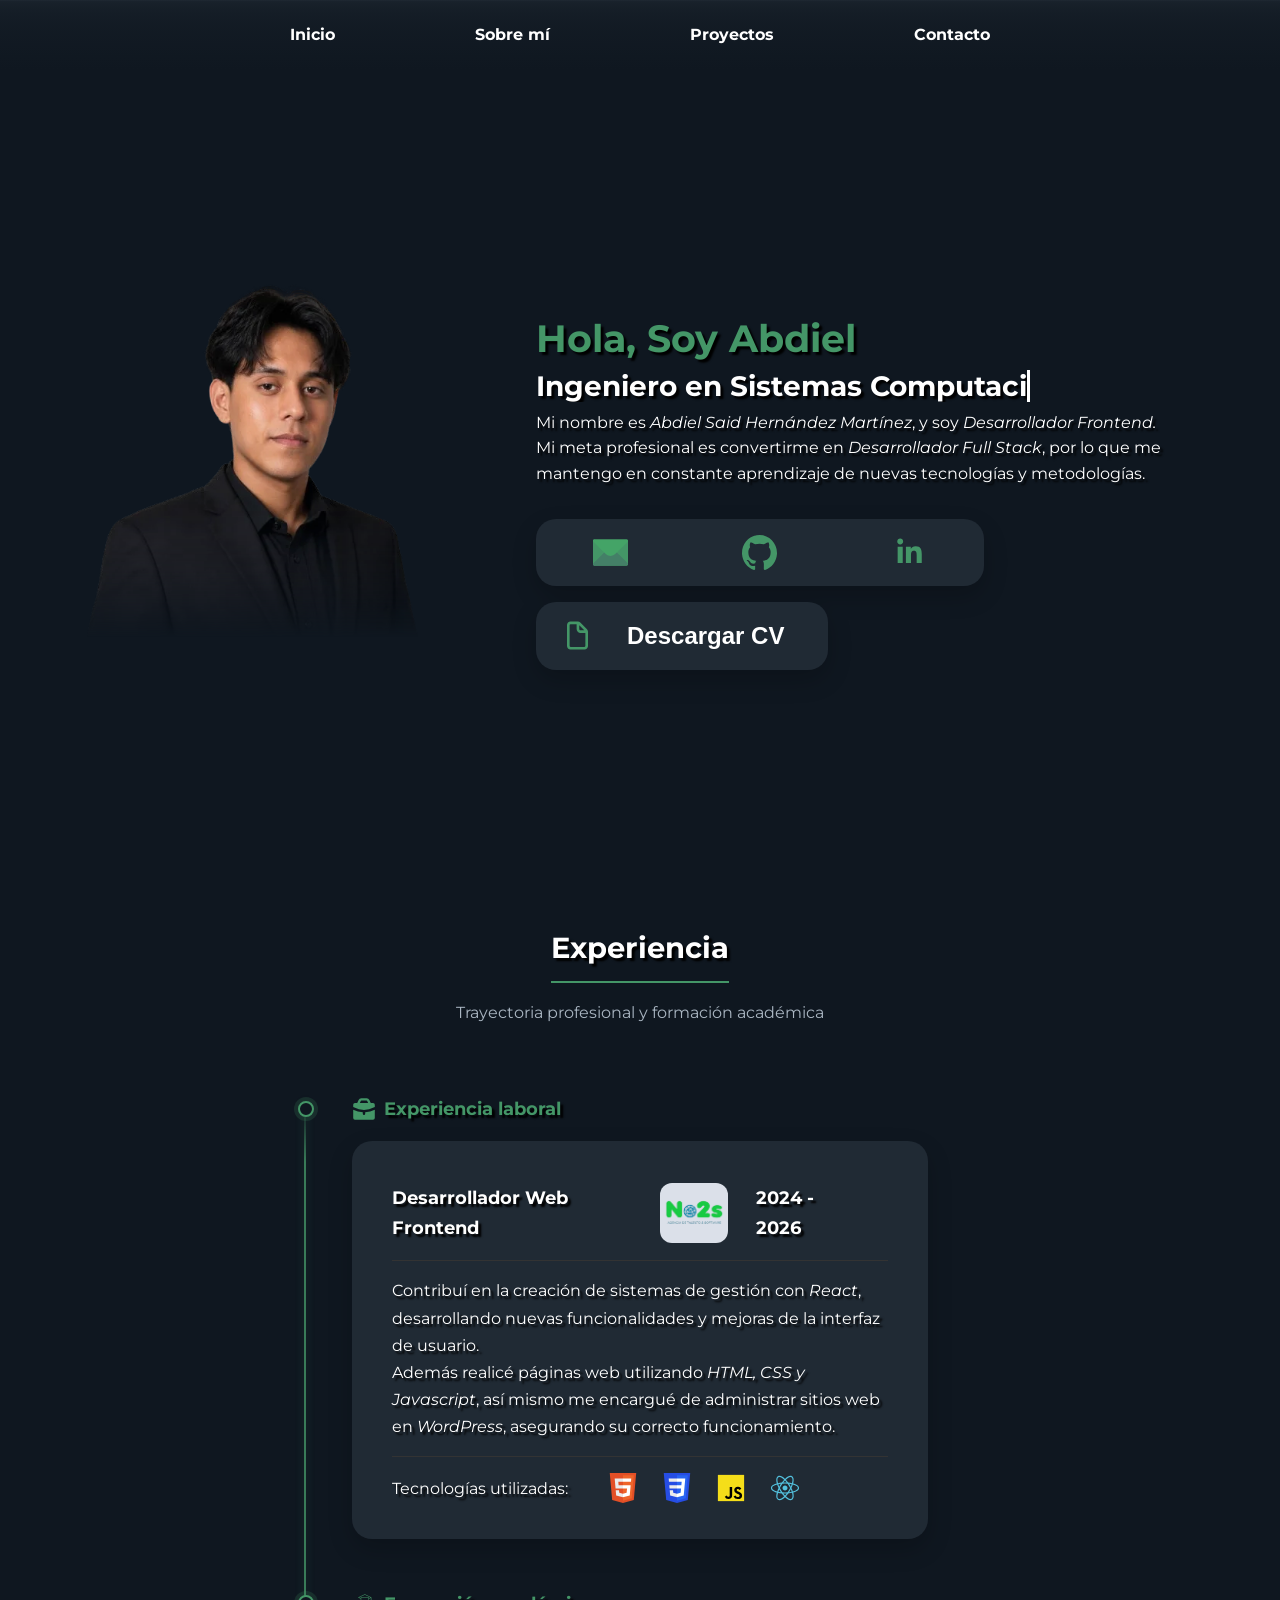
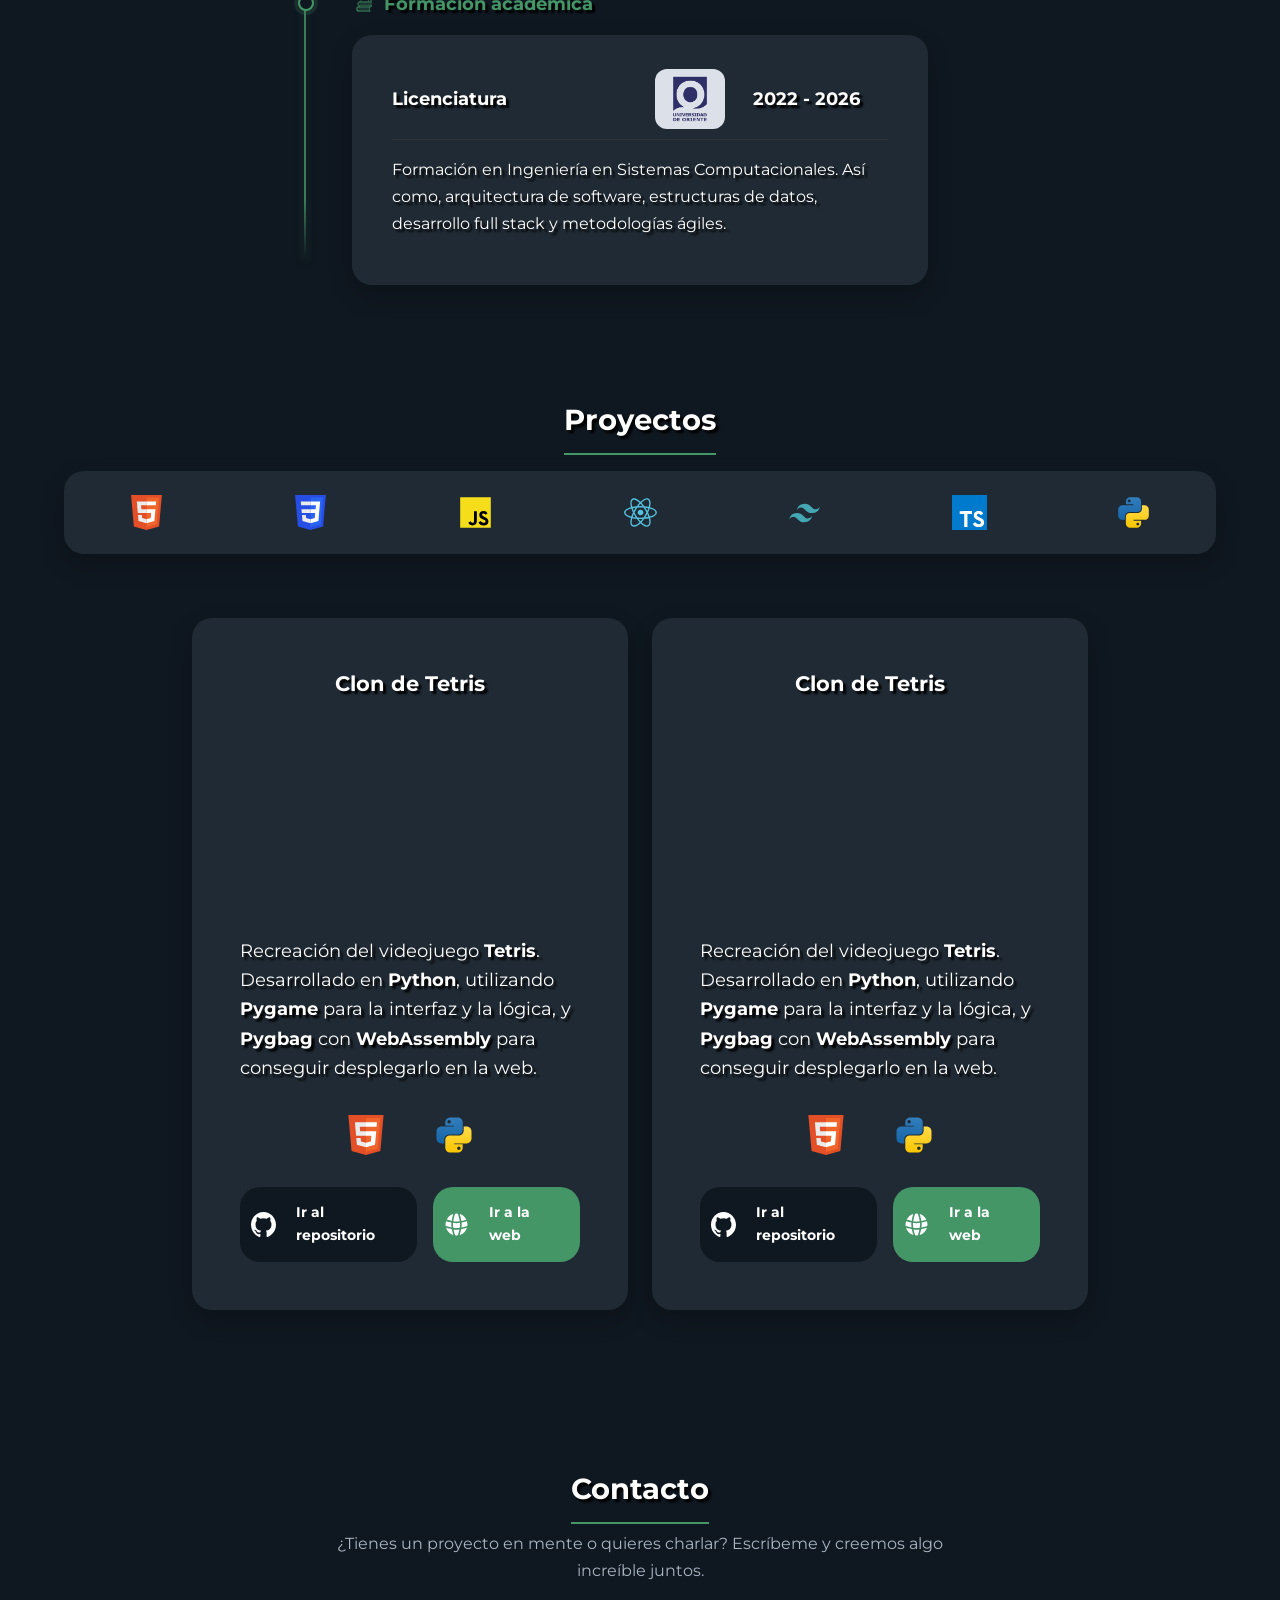
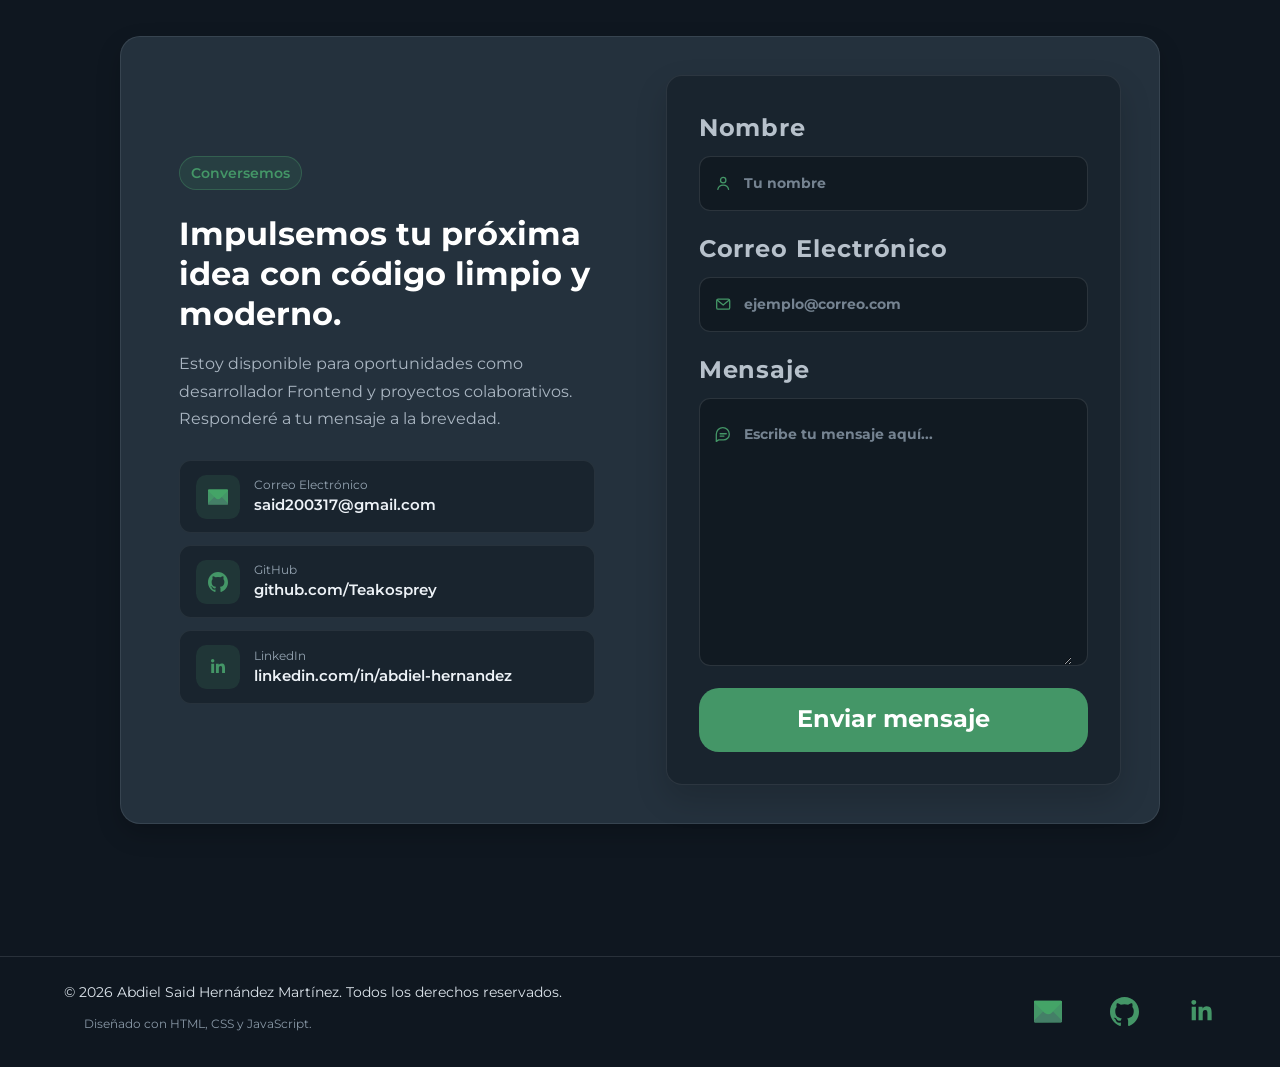
==== index.html @ dd2e65c4 "fix - footer design" ====
<!DOCTYPE html>
<html lang="es">
<head>
  <meta charset="UTF-8">
  <meta name="viewport" content="width=device-width, initial-scale=1.0">
  <title>Abdiel Hernández | Portfolio</title>
  <link rel="icon" href="assets/icons/icon.ico" type="image/x-icon">
  <link rel="stylesheet" href="assets/css/style.css">
  <link rel="preconnect" href="https://fonts.googleapis.com">
  <link rel="preconnect" href="https://fonts.gstatic.com" crossorigin>
  <link href="https://fonts.googleapis.com/css2?family=Montserrat:ital,wght@0,100..900;1,100..900&display=swap" rel="stylesheet">
</head>
<body id="start">
  <header>
    <nav>
      <button class="nav-menu-toggle" type="button" aria-expanded="false" aria-controls="nav-links">
        ☰ Menú
      </button>
      <div id="nav-links">
      <a href="#start">Inicio</a>
      <a href="#about">Sobre mí</a>
      <a href="#projects">Proyectos</a>
      <a href="#contact">Contacto</a>
      </div>
    </nav>
  </header>
  
  <section id="hero">
    <img src="assets/images/profile.webp" alt="Foto de perfil" draggable="false" id="profile-img" >
    <div id="hero-about">
      <h1>Hola, Soy Abdiel</h1>
      <h2>Ingeniero en Sistemas Computacionales</h2>
      <p id="hero-aboutme">
        Mi nombre es <i>Abdiel Said Hernández Martínez</i>, y soy <i>Desarrollador Frontend.</i><br>
        Mi meta profesional es convertirme en <i>Desarrollador Full Stack</i>, por lo que me mantengo en 
        constante aprendizaje de nuevas tecnologías y metodologías.
      </p>
      <div id="hero-icons-container">
        <a class="hero-icon-link email-link" href="#" role="button" aria-haspopup="dialog" aria-controls="email-modal" data-email="said200317@gmail.com">
          <img src="assets/icons/email.svg" alt="Email" width="35" height="35">
        </a>
        <a class="hero-icon-link" href="https://github.com/Teakosprey" target="_blank">
          <img src="assets/icons/github_hero.svg" alt="GitHub" width="35" height="35">
        </a>
        <a class="hero-icon-link" href="https://www.linkedin.com/in/abdiel-hernandez" target="_blank">
          <img src="assets/icons/linkedin.svg" alt="LinkedIn" width="35" height="35">
        </a>
      </div>
      <button class="hero-btn cv-trigger" type="button" aria-haspopup="dialog" aria-controls="cv-modal">
        <img src="assets/icons/cv.svg" alt="CV" width="35" height="35">
        <span>Descargar CV</span>
      </button>
    </div>
  </section>

  <div id="email-modal" class="email-modal" role="dialog" aria-modal="true" aria-labelledby="email-modal-title" aria-describedby="email-modal-description">
    <div class="email-modal__backdrop" data-close-modal></div>
    <div class="email-modal__content">
      <button class="email-modal__close" type="button" aria-label="Cerrar" data-close-modal>×</button>
      <span class="email-modal__pill">Respuesta rápida</span>
      <h3 id="email-modal-title">Contáctame por correo</h3>
      <p id="email-modal-description">Si prefieres escribir directamente, puedes copiar mi correo.</p>

      <div class="email-modal__card">
        <img class="email-modal__image" src="assets/images/email.webp" alt="Ilustración de correo" loading="lazy" draggable="false">
      </div>

      <div class="email-modal__actions">
        <button class="email-modal__copy" type="button">Copiar correo</button>
      </div>
      <p class="email-modal__status" aria-live="polite"></p>
    </div>
  </div>

  <div id="cv-modal" class="email-modal" role="dialog" aria-modal="true" aria-labelledby="cv-modal-title" aria-describedby="cv-modal-description">
    <div class="email-modal__backdrop" data-close-modal></div>
    <div class="email-modal__content cv-modal__content">
      <button class="email-modal__close" type="button" aria-label="Cerrar" data-close-modal>×</button>
      <span class="email-modal__pill">Selecciona tu idioma</span>
      <h3 id="cv-modal-title">Descargar CV</h3>
      <p id="cv-modal-description">Elige la versión que prefieras.</p>

      <div class="cv-modal__actions">
        <a class="cv-modal__option" href="assets/docs/Abdiel_Hernández_ES_CV.pdf" download>
          <span class="cv-modal__flag">🇲🇽</span>
          <span>Español</span>
        </a>
        <a class="cv-modal__option" href="assets/docs/Abdiel_Hernández_EN_CV.pdf" download>
          <span class="cv-modal__flag">🇺🇸</span>
          <span>English</span>
        </a>
      </div>
    </div>
  </div>

  <section id="about">
    <h2 class="section-title">Experiencia</h2>
    <p class="section-intro">Trayectoria profesional y formación académica</p>
    <div class="about-content">
      <p class="about-item-title"><img src="assets/icons/job.svg" alt="" width="30" height="30"> Experiencia laboral</p>
      <div class="about-item">
        <div class="about-header">
          <span class="about-title">Desarrollador Web Frontend</span>
          <div class="about-subtitle">
            <div class="about-company"><img src="assets/images/no2s.png" alt="company" width="60" height="60"></div>
            <span class ="about-timelapse">2024 - 2026</span>
          </div>
        </div>
        <p class="about-description">Contribuí en la creación de sistemas de gestión con <i>React</i>, desarrollando nuevas 
        funcionalidades y mejoras de la interfaz de usuario. <br>Además realicé páginas web utilizando <i>HTML, CSS y Javascript</i>, así mismo me encargué de administrar sitios web en <i>WordPress</i>, 
        asegurando su correcto funcionamiento.
        </p>
        <div class="about-icons">
          <p class="about-icons-title">Tecnologías utilizadas:</p>
          <img class="about-icon" src="assets/icons/html.svg" alt="html" width="30" height="30">
          <img class="about-icon" src="assets/icons/css.svg" alt="css" width="30" height="30">
          <img class="about-icon" src="assets/icons/js.svg" alt="javascript" width="30" height="30">
          <img class="about-icon" src="assets/icons/react.svg" alt="react" width="30" height="30">
        </div>
      </div>
      <p class="about-item-title"><img src="assets/icons/education.svg" alt="" width="30" height="30"> Formación académica</p>
      <div class="about-item">
        <div class="about-header">
          <span class="about-title">Licenciatura</span>
          <div class="about-subtitle">
            <div class="about-company"><img src="assets/images/uo.webp" alt="company" width="60" height="60"></div>
            <span class ="about-timelapse">2022 - 2026</span>
          </div>
        </div>
        <p class="about-description">Formación en Ingeniería en Sistemas Computacionales. Así como, arquitectura de software, estructuras de datos, desarrollo full stack y metodologías ágiles.</p>
      </div>
    </div>
  </section>

  <section id="projects">
    <h2 class="section-title">Proyectos</h2>
    <div id="projects-icons-container">
      <a class="projects-icon-link" role="button" data-tech="html" aria-pressed="false">
        <img src="assets/icons/html.svg" alt="html" width="35" height="35">
      </a>
      <a class="projects-icon-link" role="button" data-tech="css" aria-pressed="false">
        <img src="assets/icons/css.svg" alt="css" width="35" height="35">
      </a>
      <a class="projects-icon-link" role="button" data-tech="js" aria-pressed="false">
        <img src="assets/icons/js.svg" alt="javascript" width="35" height="35">
      </a>
      <a class="projects-icon-link" role="button" data-tech="react" aria-pressed="false">
        <img src="assets/icons/react.svg" alt="react" width="35" height="35">
      </a>
      <a class="projects-icon-link" role="button" data-tech="tailwind" aria-pressed="false">
        <img src="assets/icons/tailwind.svg" alt="tailwind" width="35" height="35">
      </a>
      <a class="projects-icon-link" role="button" data-tech="typescript" aria-pressed="false">
        <img src="assets/icons/typescript.svg" alt="typescript" width="35" height="35">
      </a>
      <a class="projects-icon-link" role="button" data-tech="python" aria-pressed="false">
        <img src="assets/icons/python.svg" alt="python" width="35" height="35">
      </a>
    </div>
    <div id="project-list"></div>
  </section>

  <section id="contact">
    <h2 class="section-title">Contacto</h2>
    <p class="section-intro">¿Tienes un proyecto en mente o quieres charlar? Escríbeme y creemos algo increíble juntos.</p>
    <div class="contact-panel">
      <div class="contact-info">
        <span class="contact-badge">Conversemos</span>
        <h3>Impulsemos tu próxima idea con código limpio y moderno.</h3>
        <p class="contact-copy">Estoy disponible para oportunidades como desarrollador Frontend y proyectos colaborativos. Responderé a tu mensaje a la brevedad.</p>
        <div class="contact-methods">
          <a class="contact-method" href="mailto:said200317@gmail.com">
            <span class="contact-method-icon"><img src="assets/icons/email.svg" alt="" aria-hidden="true"></span>
            <span class="contact-method-text"><span>Correo Electrónico</span><strong>said200317@gmail.com</strong></span>
          </a>
          <a class="contact-method" href="https://github.com/Teakosprey" target="_blank" rel="noopener noreferrer">
            <span class="contact-method-icon"><img src="assets/icons/github_hero.svg" alt="" aria-hidden="true"></span>
            <span class="contact-method-text"><span>GitHub</span><strong>github.com/Teakosprey</strong></span>
          </a>
          <a class="contact-method" href="https://www.linkedin.com/in/abdiel-hernandez" target="_blank" rel="noopener noreferrer">
            <span class="contact-method-icon"><img src="assets/icons/linkedin.svg" alt="" aria-hidden="true"></span>
            <span class="contact-method-text"><span>LinkedIn</span><strong>linkedin.com/in/abdiel-hernandez</strong></span>
          </a>
        </div>
      </div>
      <form id="contact-form">
        <label class="contact-field" for="name">
          <span>Nombre</span>
          <span class="contact-input-wrap">
            <svg viewBox="0 0 24 24" aria-hidden="true"><circle cx="12" cy="8" r="3.5"></circle><path d="M5 20c.7-3.5 3.2-5.5 7-5.5s6.3 2 7 5.5"></path></svg>
            <input class="form-control" type="text" id="name" name="name" placeholder="Tu nombre" required>
          </span>
        </label>
        <label class="contact-field" for="email">
          <span>Correo Electrónico</span>
          <span class="contact-input-wrap">
            <svg viewBox="0 0 24 24" aria-hidden="true"><rect x="3.5" y="5.5" width="17" height="13" rx="2"></rect><path d="m4.5 7 7.5 6 7.5-6"></path></svg>
            <input class="form-control" type="email" id="email" name="email" placeholder="ejemplo@correo.com" required>
          </span>
        </label>
        <label class="contact-field" for="message">
          <span>Mensaje</span>
          <span class="contact-input-wrap contact-message-wrap">
            <svg viewBox="0 0 24 24" aria-hidden="true"><path d="M20 11.5a7.5 7.5 0 0 1-7.5 7.5H6l-3 2v-9.5a7.5 7.5 0 1 1 17 0Z"></path><path d="M8 11h8M8 14h5"></path></svg>
            <textarea class="form-control" id="message" name="message" placeholder="Escribe tu mensaje aquí..." required></textarea>
          </span>
        </label>
        <button id="send" type="submit">
          <span>Enviar mensaje</span>
        </button>
      </form>
    </div>
  </section>

  <footer>
    <div class="footer-copy">
      <p>© 2026 Abdiel Said Hernández Martínez. Todos los derechos reservados.</p>
      <span>Diseñado con HTML, CSS y JavaScript.</span>
    </div>
    <nav class="footer-social" aria-label="Redes de contacto">
      <a class="footer-link" href="mailto:said200317@gmail.com" aria-label="Correo electrónico"><img src="assets/icons/email.svg" alt="" aria-hidden="true"></a>
      <a class="footer-link" href="https://github.com/Teakosprey" target="_blank" rel="noopener noreferrer" aria-label="GitHub"><img src="assets/icons/github_hero.svg" alt="" aria-hidden="true"></a>
      <a class="footer-link" href="https://www.linkedin.com/in/abdiel-hernandez" target="_blank" rel="noopener noreferrer" aria-label="LinkedIn"><img src="assets/icons/linkedin.svg" alt="" aria-hidden="true"></a>
    </nav>
  </footer>
  <script src="assets/script.js"></script>
  <script src="assets/js/projects.js"></script>
  <script src="assets/js/navigation.js"></script>
  <script src="assets/js/form.js"></script>
  <script src="assets/js/modals.js"></script>
  <script src="assets/js/indicators.js"></script>
  <script src="assets/js/typing.js"></script>
  <script>
    document.addEventListener('DOMContentLoaded', () => {
      if (typeof window.loadProjects === 'function') {
        window.loadProjects();
      }
    });
  </script>
</body>
</html>
---- assets/css/style.css ----
@import url(base.css);
@import url(nav.css);
@import url(hero.css);
@import url(projects.css);
@import url(contact.css);
@import url(footer.css);
@import url(about.css);
@import url(responsive.css);
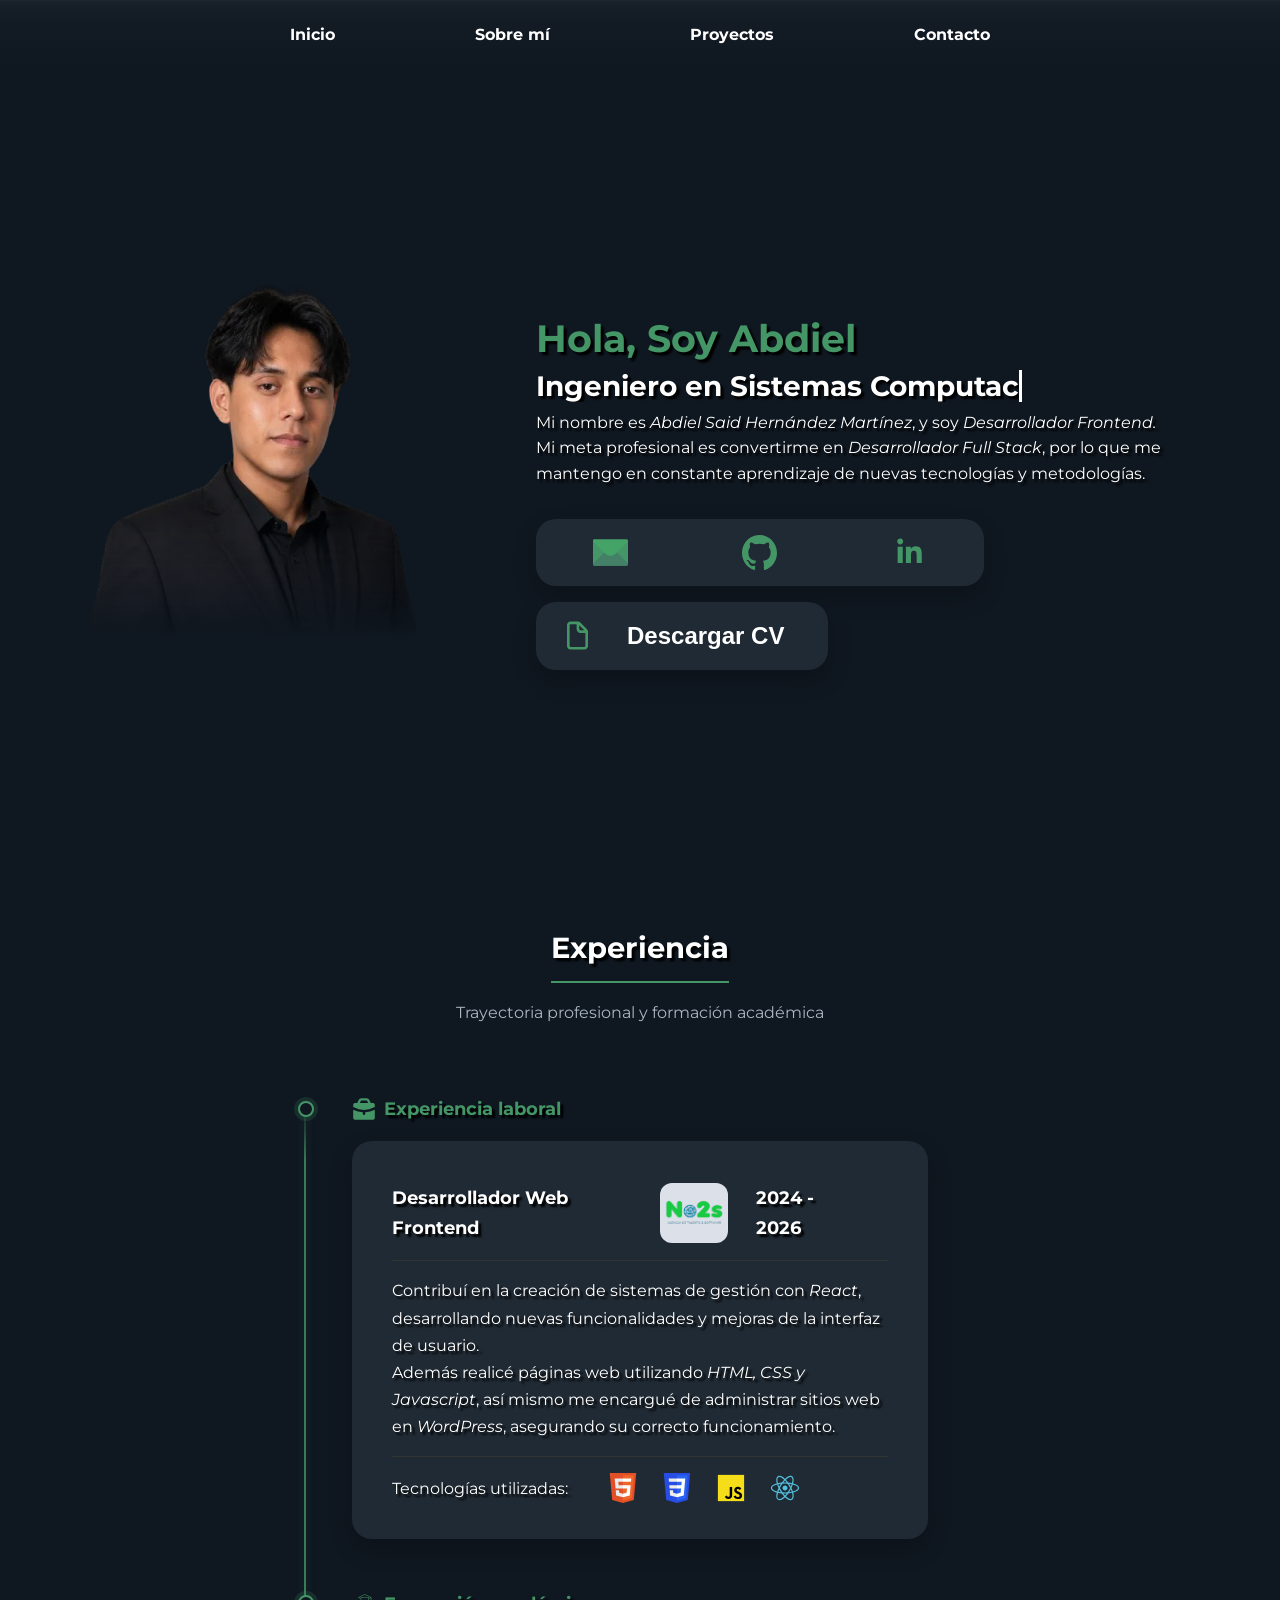
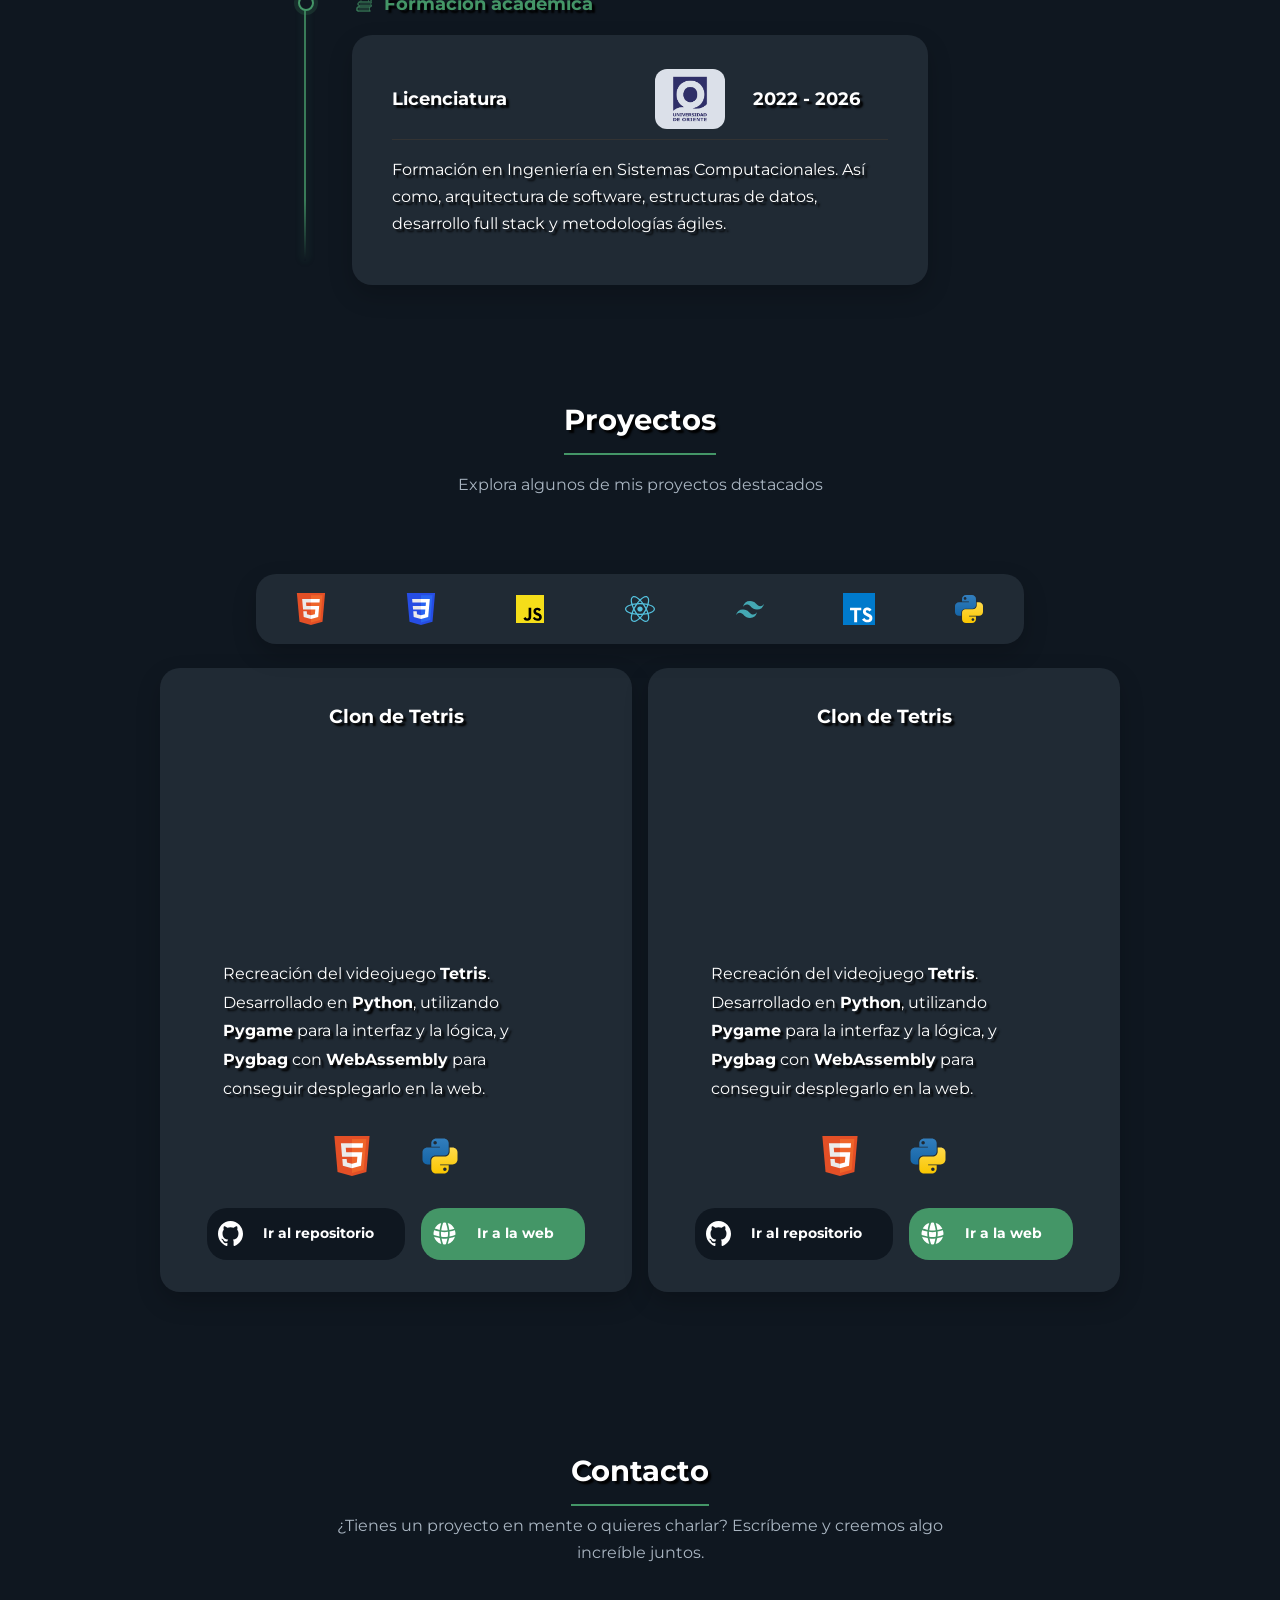
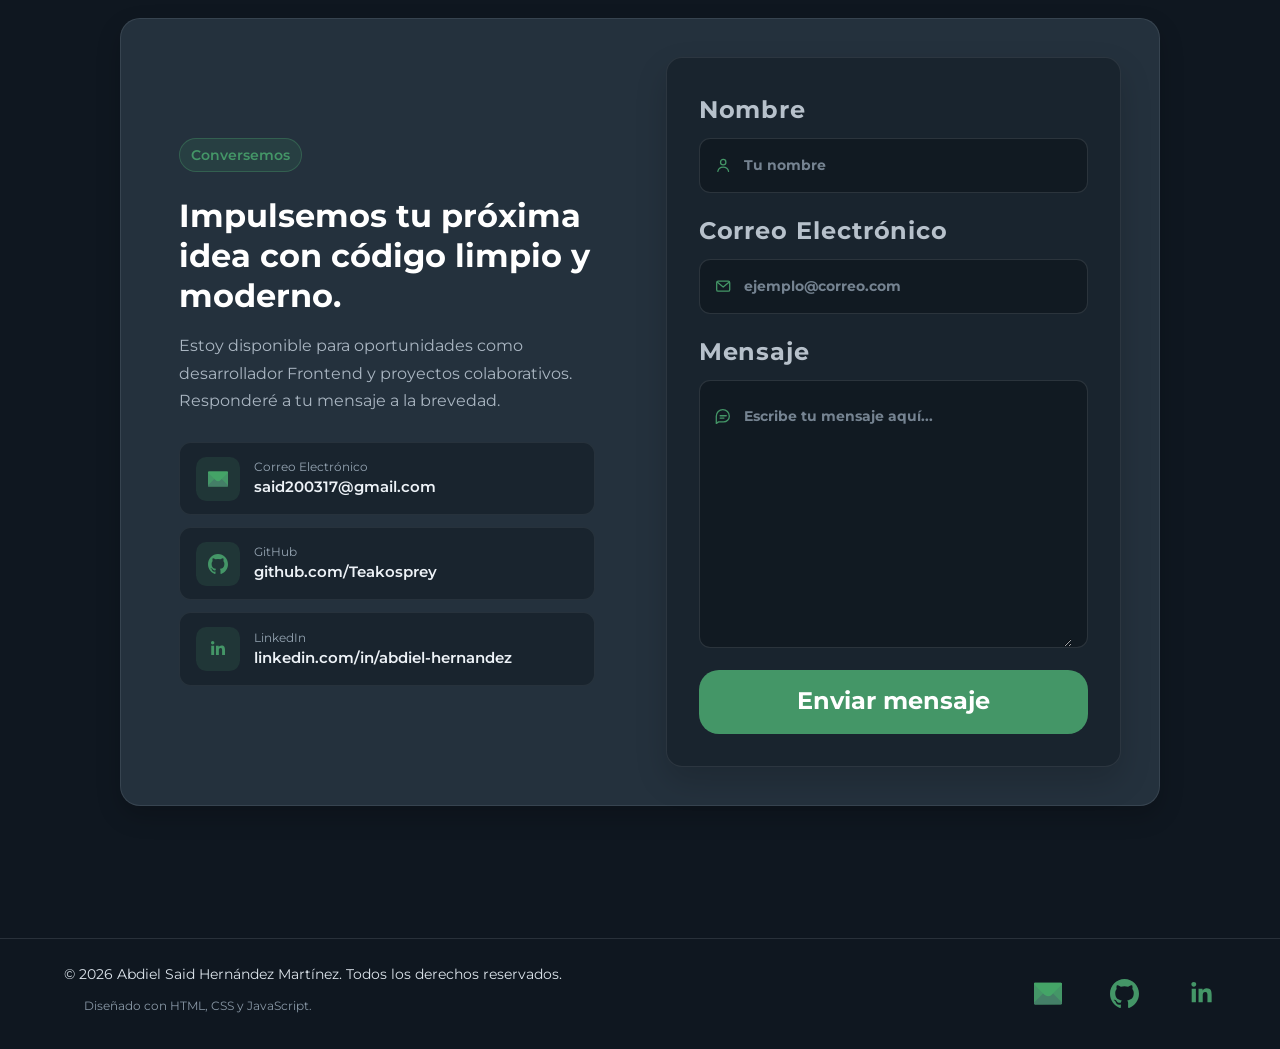
==== commit cd110b24: "update - projects section" ====
--- a/index.html
+++ b/index.html
@@ -134,6 +134,7 @@
 
   <section id="projects">
     <h2 class="section-title">Proyectos</h2>
+    <p class="section-intro">Explora algunos de mis proyectos destacados</p>
     <div id="projects-icons-container">
       <a class="projects-icon-link" role="button" data-tech="html" aria-pressed="false">
         <img src="assets/icons/html.svg" alt="html" width="35" height="35">
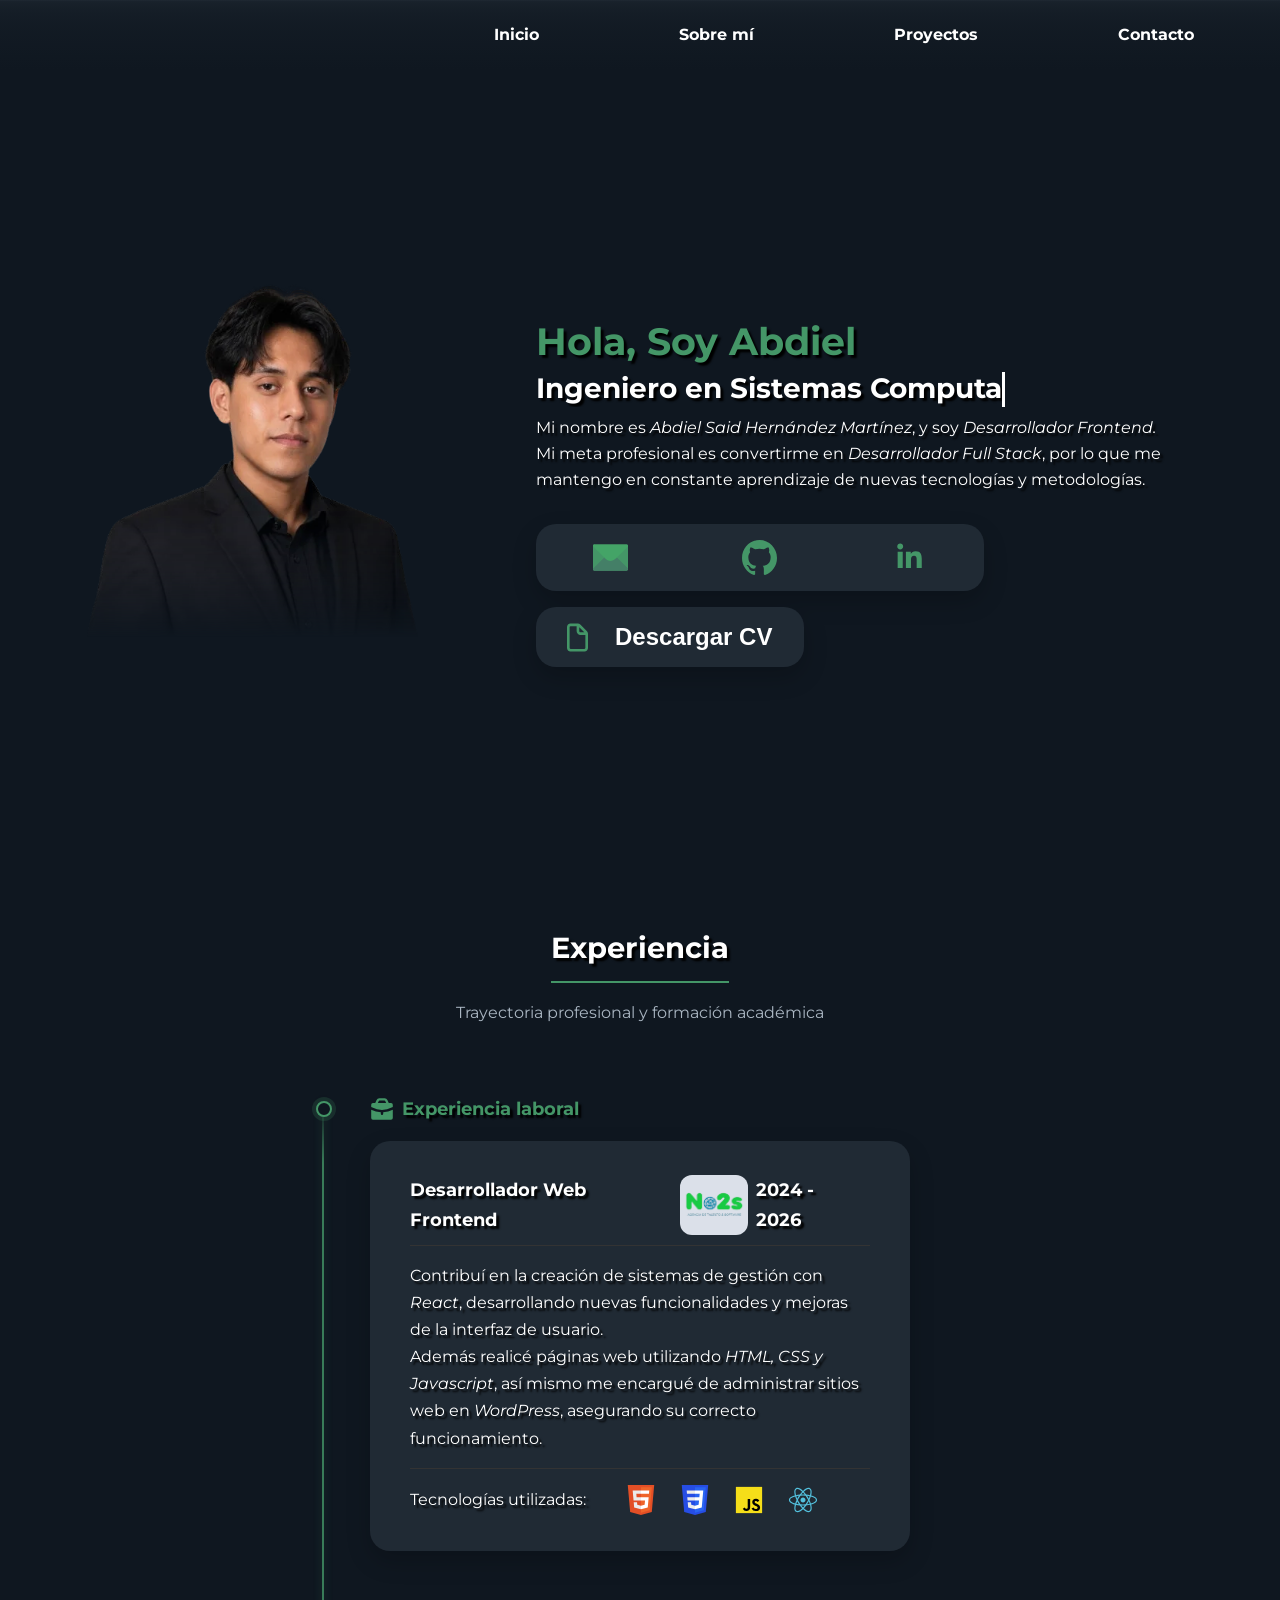
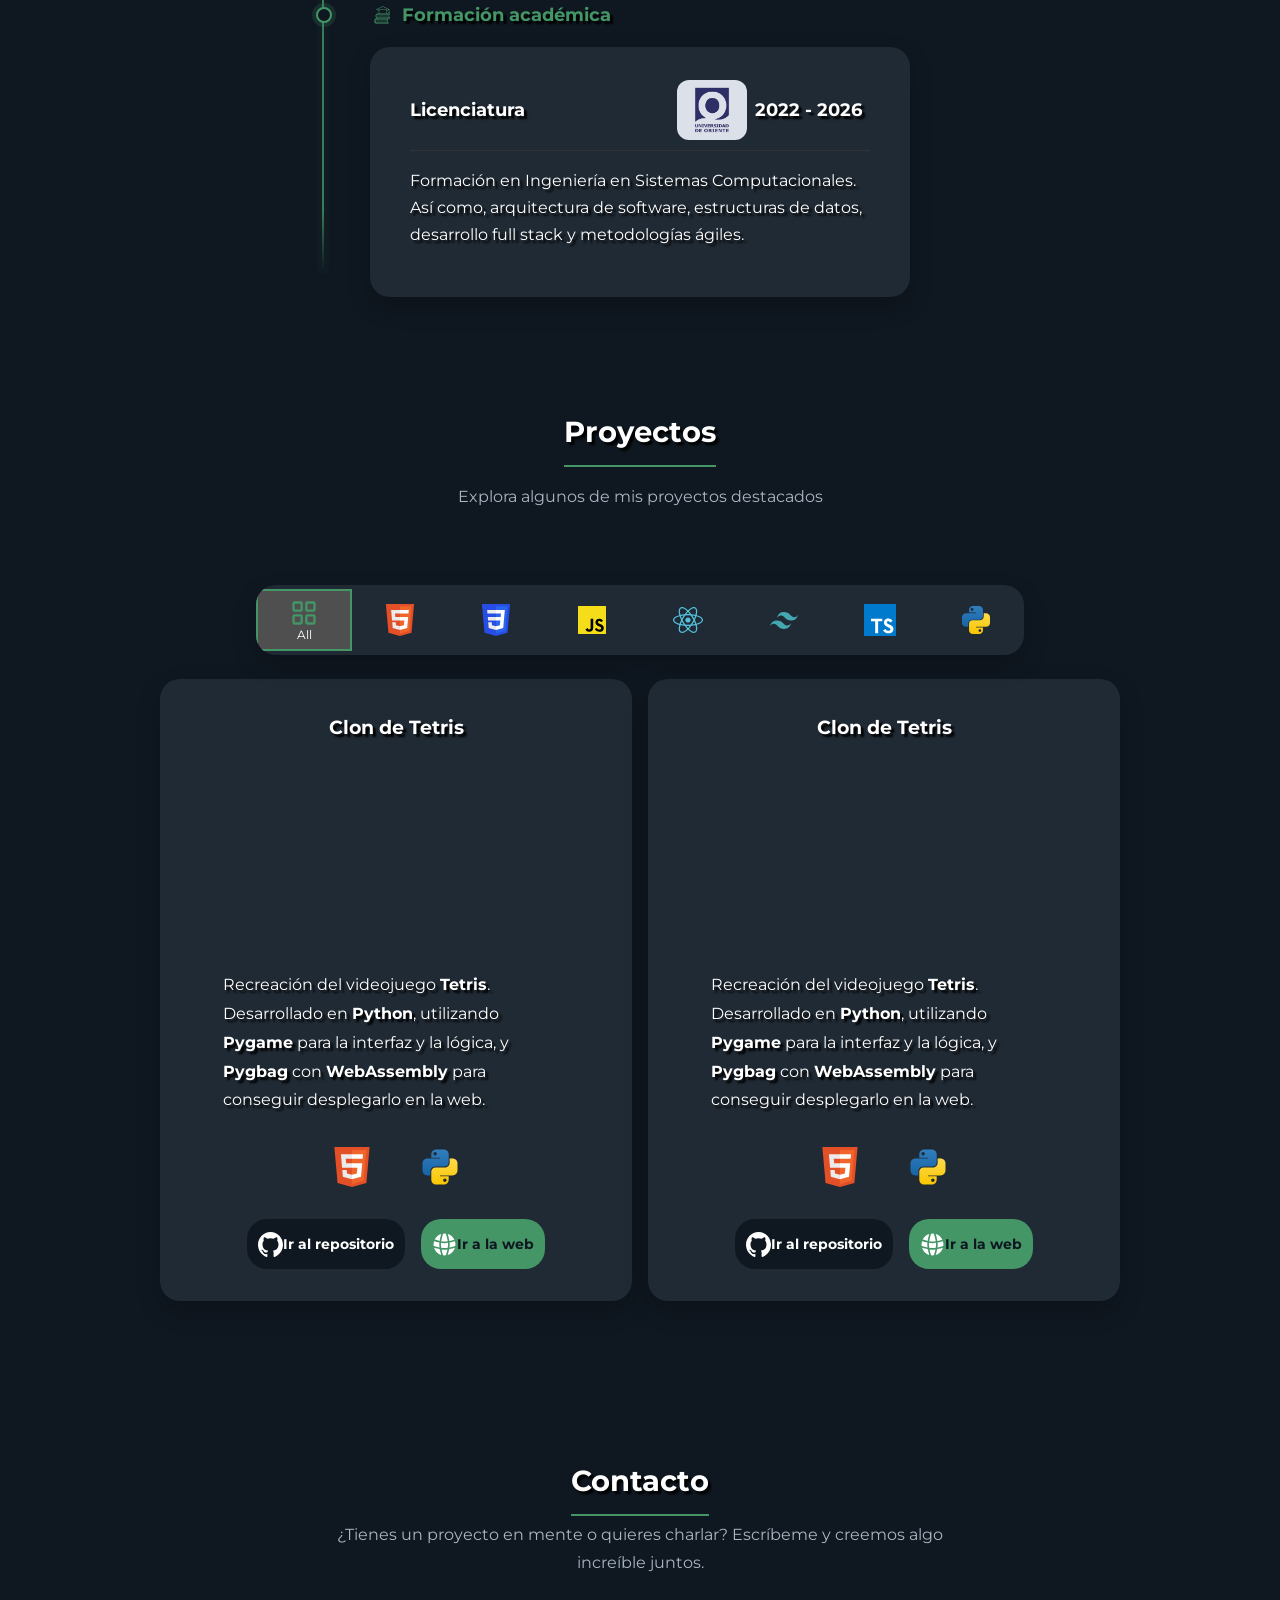
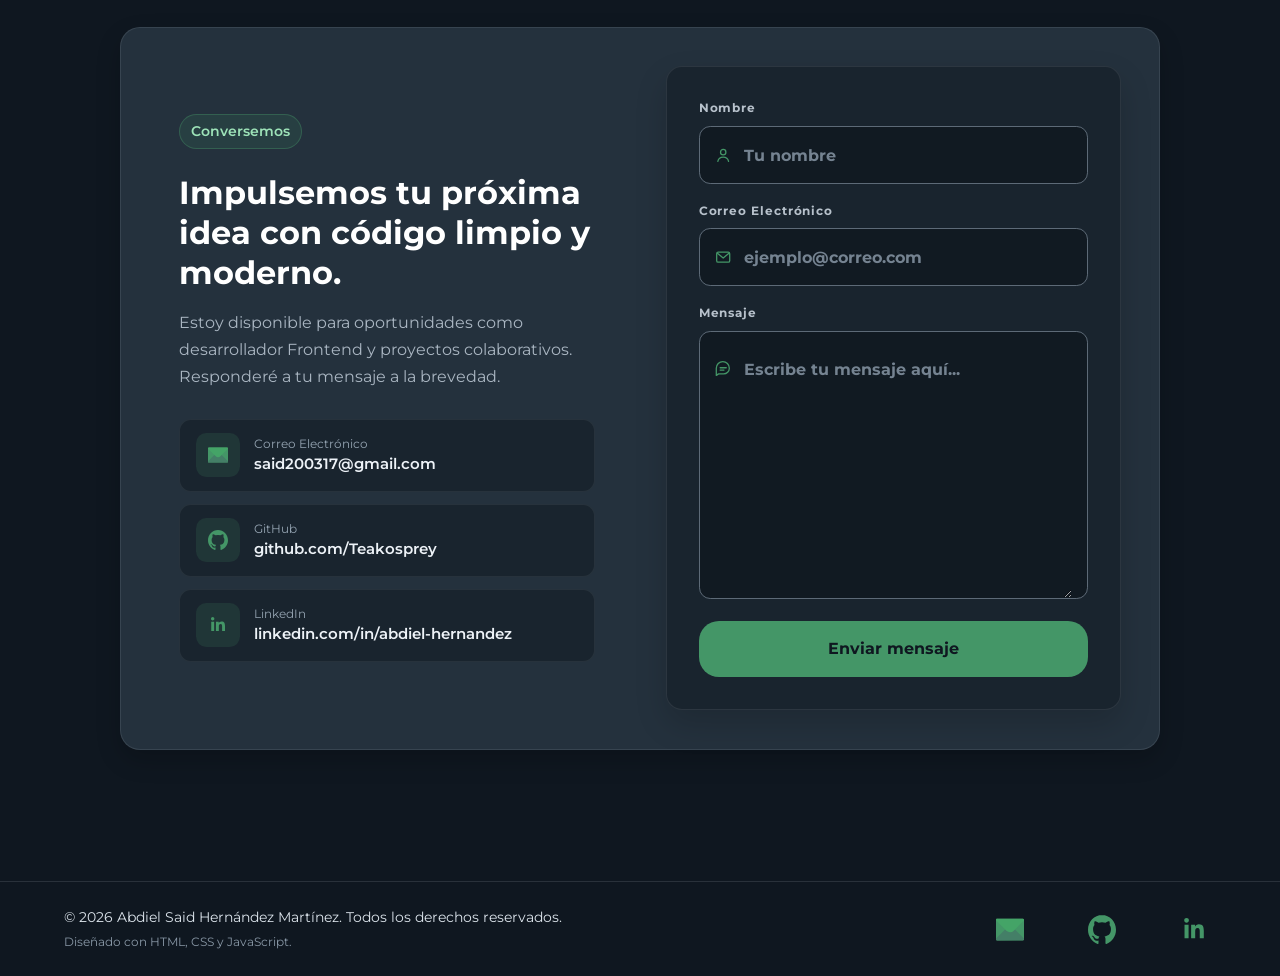
==== commit 3b4e8c34: "update - responsive design" ====
--- a/index.html
+++ b/index.html
@@ -11,8 +11,9 @@
   <link href="https://fonts.googleapis.com/css2?family=Montserrat:ital,wght@0,100..900;1,100..900&display=swap" rel="stylesheet">
 </head>
 <body id="start">
+  <a class="skip-link" href="#main-content">Saltar al contenido principal</a>
   <header>
-    <nav>
+    <nav aria-label="Navegación principal">
       <button class="nav-menu-toggle" type="button" aria-expanded="false" aria-controls="nav-links">
         ☰ Menú
       </button>
@@ -24,85 +25,46 @@
       </div>
     </nav>
   </header>
-  
-  <section id="hero">
-    <img src="assets/images/profile.webp" alt="Foto de perfil" draggable="false" id="profile-img" >
+
+  <main id="main-content" tabindex="-1">
+  <section id="hero" aria-labelledby="hero-title">
+    <img src="assets/images/profile.webp" alt="Abdiel Hernández" draggable="false" id="profile-img">
     <div id="hero-about">
-      <h1>Hola, Soy Abdiel</h1>
-      <h2>Ingeniero en Sistemas Computacionales</h2>
+      <h1 id="hero-title">Hola, Soy Abdiel</h1>
+      <h2 aria-live="off">Ingeniero en Sistemas Computacionales</h2>
       <p id="hero-aboutme">
         Mi nombre es <i>Abdiel Said Hernández Martínez</i>, y soy <i>Desarrollador Frontend.</i><br>
         Mi meta profesional es convertirme en <i>Desarrollador Full Stack</i>, por lo que me mantengo en 
         constante aprendizaje de nuevas tecnologías y metodologías.
       </p>
       <div id="hero-icons-container">
-        <a class="hero-icon-link email-link" href="#" role="button" aria-haspopup="dialog" aria-controls="email-modal" data-email="said200317@gmail.com">
-          <img src="assets/icons/email.svg" alt="Email" width="35" height="35">
-        </a>
-        <a class="hero-icon-link" href="https://github.com/Teakosprey" target="_blank">
-          <img src="assets/icons/github_hero.svg" alt="GitHub" width="35" height="35">
-        </a>
-        <a class="hero-icon-link" href="https://www.linkedin.com/in/abdiel-hernandez" target="_blank">
-          <img src="assets/icons/linkedin.svg" alt="LinkedIn" width="35" height="35">
+        <button class="hero-icon-link email-link" type="button" aria-label="Abrir opciones de correo electrónico" aria-haspopup="dialog" aria-controls="email-modal" data-email="said200317@gmail.com">
+          <img src="assets/icons/email.svg" alt="" aria-hidden="true" width="35" height="35">
+        </button>
+        <a class="hero-icon-link" href="https://github.com/Teakosprey" target="_blank" rel="noopener noreferrer" aria-label="GitHub, abre en una pestaña nueva">
+          <img src="assets/icons/github_hero.svg" alt="" aria-hidden="true" width="35" height="35">
+        </a>
+        <a class="hero-icon-link" href="https://www.linkedin.com/in/abdiel-hernandez" target="_blank" rel="noopener noreferrer" aria-label="LinkedIn, abre en una pestaña nueva">
+          <img src="assets/icons/linkedin.svg" alt="" aria-hidden="true" width="35" height="35">
         </a>
       </div>
       <button class="hero-btn cv-trigger" type="button" aria-haspopup="dialog" aria-controls="cv-modal">
-        <img src="assets/icons/cv.svg" alt="CV" width="35" height="35">
+        <img src="assets/icons/cv.svg" alt="" aria-hidden="true" width="35" height="35">
         <span>Descargar CV</span>
       </button>
     </div>
   </section>
 
-  <div id="email-modal" class="email-modal" role="dialog" aria-modal="true" aria-labelledby="email-modal-title" aria-describedby="email-modal-description">
-    <div class="email-modal__backdrop" data-close-modal></div>
-    <div class="email-modal__content">
-      <button class="email-modal__close" type="button" aria-label="Cerrar" data-close-modal>×</button>
-      <span class="email-modal__pill">Respuesta rápida</span>
-      <h3 id="email-modal-title">Contáctame por correo</h3>
-      <p id="email-modal-description">Si prefieres escribir directamente, puedes copiar mi correo.</p>
-
-      <div class="email-modal__card">
-        <img class="email-modal__image" src="assets/images/email.webp" alt="Ilustración de correo" loading="lazy" draggable="false">
-      </div>
-
-      <div class="email-modal__actions">
-        <button class="email-modal__copy" type="button">Copiar correo</button>
-      </div>
-      <p class="email-modal__status" aria-live="polite"></p>
-    </div>
-  </div>
-
-  <div id="cv-modal" class="email-modal" role="dialog" aria-modal="true" aria-labelledby="cv-modal-title" aria-describedby="cv-modal-description">
-    <div class="email-modal__backdrop" data-close-modal></div>
-    <div class="email-modal__content cv-modal__content">
-      <button class="email-modal__close" type="button" aria-label="Cerrar" data-close-modal>×</button>
-      <span class="email-modal__pill">Selecciona tu idioma</span>
-      <h3 id="cv-modal-title">Descargar CV</h3>
-      <p id="cv-modal-description">Elige la versión que prefieras.</p>
-
-      <div class="cv-modal__actions">
-        <a class="cv-modal__option" href="assets/docs/Abdiel_Hernández_ES_CV.pdf" download>
-          <span class="cv-modal__flag">🇲🇽</span>
-          <span>Español</span>
-        </a>
-        <a class="cv-modal__option" href="assets/docs/Abdiel_Hernández_EN_CV.pdf" download>
-          <span class="cv-modal__flag">🇺🇸</span>
-          <span>English</span>
-        </a>
-      </div>
-    </div>
-  </div>
-
-  <section id="about">
-    <h2 class="section-title">Experiencia</h2>
+  <section id="about" aria-labelledby="about-title">
+    <h2 class="section-title" id="about-title">Experiencia</h2>
     <p class="section-intro">Trayectoria profesional y formación académica</p>
     <div class="about-content">
-      <p class="about-item-title"><img src="assets/icons/job.svg" alt="" width="30" height="30"> Experiencia laboral</p>
+      <h3 class="about-item-title"><img src="assets/icons/job.svg" alt="" aria-hidden="true" loading="lazy" width="30" height="30"> Experiencia laboral</h3>
       <div class="about-item">
         <div class="about-header">
-          <span class="about-title">Desarrollador Web Frontend</span>
+          <h4 class="about-title">Desarrollador Web Frontend</h4>
           <div class="about-subtitle">
-            <div class="about-company"><img src="assets/images/no2s.png" alt="company" width="60" height="60"></div>
+            <div class="about-company"><img src="assets/images/no2s.png" alt="Logotipo de No2S" loading="lazy" width="60" height="60"></div>
             <span class ="about-timelapse">2024 - 2026</span>
           </div>
         </div>
@@ -112,18 +74,18 @@
         </p>
         <div class="about-icons">
           <p class="about-icons-title">Tecnologías utilizadas:</p>
-          <img class="about-icon" src="assets/icons/html.svg" alt="html" width="30" height="30">
-          <img class="about-icon" src="assets/icons/css.svg" alt="css" width="30" height="30">
-          <img class="about-icon" src="assets/icons/js.svg" alt="javascript" width="30" height="30">
-          <img class="about-icon" src="assets/icons/react.svg" alt="react" width="30" height="30">
-        </div>
-      </div>
-      <p class="about-item-title"><img src="assets/icons/education.svg" alt="" width="30" height="30"> Formación académica</p>
+          <img class="about-icon" src="assets/icons/html.svg" alt="HTML" loading="lazy" width="30" height="30">
+          <img class="about-icon" src="assets/icons/css.svg" alt="CSS" loading="lazy" width="30" height="30">
+          <img class="about-icon" src="assets/icons/js.svg" alt="JavaScript" loading="lazy" width="30" height="30">
+          <img class="about-icon" src="assets/icons/react.svg" alt="React" loading="lazy" width="30" height="30">
+        </div>
+      </div>
+      <h3 class="about-item-title"><img src="assets/icons/education.svg" alt="" aria-hidden="true" loading="lazy" width="30" height="30"> Formación académica</h3>
       <div class="about-item">
         <div class="about-header">
-          <span class="about-title">Licenciatura</span>
+          <h4 class="about-title">Licenciatura</h4>
           <div class="about-subtitle">
-            <div class="about-company"><img src="assets/images/uo.webp" alt="company" width="60" height="60"></div>
+            <div class="about-company"><img src="assets/images/uo.webp" alt="Logotipo de la Universidad de Oriente" loading="lazy" width="60" height="60"></div>
             <span class ="about-timelapse">2022 - 2026</span>
           </div>
         </div>
@@ -132,37 +94,41 @@
     </div>
   </section>
 
-  <section id="projects">
-    <h2 class="section-title">Proyectos</h2>
+  <section id="projects" aria-labelledby="projects-title">
+    <h2 class="section-title" id="projects-title">Proyectos</h2>
     <p class="section-intro">Explora algunos de mis proyectos destacados</p>
-    <div id="projects-icons-container">
-      <a class="projects-icon-link" role="button" data-tech="html" aria-pressed="false">
-        <img src="assets/icons/html.svg" alt="html" width="35" height="35">
-      </a>
-      <a class="projects-icon-link" role="button" data-tech="css" aria-pressed="false">
-        <img src="assets/icons/css.svg" alt="css" width="35" height="35">
-      </a>
-      <a class="projects-icon-link" role="button" data-tech="js" aria-pressed="false">
-        <img src="assets/icons/js.svg" alt="javascript" width="35" height="35">
-      </a>
-      <a class="projects-icon-link" role="button" data-tech="react" aria-pressed="false">
-        <img src="assets/icons/react.svg" alt="react" width="35" height="35">
-      </a>
-      <a class="projects-icon-link" role="button" data-tech="tailwind" aria-pressed="false">
-        <img src="assets/icons/tailwind.svg" alt="tailwind" width="35" height="35">
-      </a>
-      <a class="projects-icon-link" role="button" data-tech="typescript" aria-pressed="false">
-        <img src="assets/icons/typescript.svg" alt="typescript" width="35" height="35">
-      </a>
-      <a class="projects-icon-link" role="button" data-tech="python" aria-pressed="false">
-        <img src="assets/icons/python.svg" alt="python" width="35" height="35">
-      </a>
-    </div>
-    <div id="project-list"></div>
-  </section>
-
-  <section id="contact">
-    <h2 class="section-title">Contacto</h2>
+    <div id="projects-icons-container" role="group" aria-label="Filtrar proyectos por tecnología">
+      <button class="projects-icon-link projects-icon-all active" type="button" data-tech="all" aria-label="Mostrar todos los proyectos" aria-pressed="true">
+        <img src="assets/icons/all.svg" alt="" aria-hidden="true" loading="lazy" width="35" height="35">
+        <span>All</span>
+      </button>
+      <button class="projects-icon-link" type="button" data-tech="html" aria-label="Filtrar proyectos por HTML" aria-pressed="false">
+        <img src="assets/icons/html.svg" alt="" aria-hidden="true" loading="lazy" width="35" height="35">
+      </button>
+      <button class="projects-icon-link" type="button" data-tech="css" aria-label="Filtrar proyectos por CSS" aria-pressed="false">
+        <img src="assets/icons/css.svg" alt="" aria-hidden="true" loading="lazy" width="35" height="35">
+      </button>
+      <button class="projects-icon-link" type="button" data-tech="js" aria-label="Filtrar proyectos por JavaScript" aria-pressed="false">
+        <img src="assets/icons/js.svg" alt="" aria-hidden="true" loading="lazy" width="35" height="35">
+      </button>
+      <button class="projects-icon-link" type="button" data-tech="react" aria-label="Filtrar proyectos por React" aria-pressed="false">
+        <img src="assets/icons/react.svg" alt="" aria-hidden="true" loading="lazy" width="35" height="35">
+      </button>
+      <button class="projects-icon-link" type="button" data-tech="tailwind" aria-label="Filtrar proyectos por Tailwind" aria-pressed="false">
+        <img src="assets/icons/tailwind.svg" alt="" aria-hidden="true" loading="lazy" width="35" height="35">
+      </button>
+      <button class="projects-icon-link" type="button" data-tech="typescript" aria-label="Filtrar proyectos por TypeScript" aria-pressed="false">
+        <img src="assets/icons/typescript.svg" alt="" aria-hidden="true" loading="lazy" width="35" height="35">
+      </button>
+      <button class="projects-icon-link" type="button" data-tech="python" aria-label="Filtrar proyectos por Python" aria-pressed="false">
+        <img src="assets/icons/python.svg" alt="" aria-hidden="true" loading="lazy" width="35" height="35">
+      </button>
+    </div>
+    <div id="project-list" aria-live="polite"></div>
+  </section>
+
+  <section id="contact" aria-labelledby="contact-title">
+    <h2 class="section-title" id="contact-title">Contacto</h2>
     <p class="section-intro">¿Tienes un proyecto en mente o quieres charlar? Escríbeme y creemos algo increíble juntos.</p>
     <div class="contact-panel">
       <div class="contact-info">
@@ -171,15 +137,15 @@
         <p class="contact-copy">Estoy disponible para oportunidades como desarrollador Frontend y proyectos colaborativos. Responderé a tu mensaje a la brevedad.</p>
         <div class="contact-methods">
           <a class="contact-method" href="mailto:said200317@gmail.com">
-            <span class="contact-method-icon"><img src="assets/icons/email.svg" alt="" aria-hidden="true"></span>
+            <span class="contact-method-icon"><img src="assets/icons/email.svg" alt="" aria-hidden="true" loading="lazy"></span>
             <span class="contact-method-text"><span>Correo Electrónico</span><strong>said200317@gmail.com</strong></span>
           </a>
           <a class="contact-method" href="https://github.com/Teakosprey" target="_blank" rel="noopener noreferrer">
-            <span class="contact-method-icon"><img src="assets/icons/github_hero.svg" alt="" aria-hidden="true"></span>
+            <span class="contact-method-icon"><img src="assets/icons/github_hero.svg" alt="" aria-hidden="true" loading="lazy"></span>
             <span class="contact-method-text"><span>GitHub</span><strong>github.com/Teakosprey</strong></span>
           </a>
           <a class="contact-method" href="https://www.linkedin.com/in/abdiel-hernandez" target="_blank" rel="noopener noreferrer">
-            <span class="contact-method-icon"><img src="assets/icons/linkedin.svg" alt="" aria-hidden="true"></span>
+            <span class="contact-method-icon"><img src="assets/icons/linkedin.svg" alt="" aria-hidden="true" loading="lazy"></span>
             <span class="contact-method-text"><span>LinkedIn</span><strong>linkedin.com/in/abdiel-hernandez</strong></span>
           </a>
         </div>
@@ -189,29 +155,68 @@
           <span>Nombre</span>
           <span class="contact-input-wrap">
             <svg viewBox="0 0 24 24" aria-hidden="true"><circle cx="12" cy="8" r="3.5"></circle><path d="M5 20c.7-3.5 3.2-5.5 7-5.5s6.3 2 7 5.5"></path></svg>
-            <input class="form-control" type="text" id="name" name="name" placeholder="Tu nombre" required>
+            <input class="form-control" type="text" id="name" name="name" placeholder="Tu nombre" required aria-required="true">
           </span>
         </label>
         <label class="contact-field" for="email">
           <span>Correo Electrónico</span>
           <span class="contact-input-wrap">
             <svg viewBox="0 0 24 24" aria-hidden="true"><rect x="3.5" y="5.5" width="17" height="13" rx="2"></rect><path d="m4.5 7 7.5 6 7.5-6"></path></svg>
-            <input class="form-control" type="email" id="email" name="email" placeholder="ejemplo@correo.com" required>
+            <input class="form-control" type="email" id="email" name="email" placeholder="ejemplo@correo.com" required aria-required="true">
           </span>
         </label>
         <label class="contact-field" for="message">
           <span>Mensaje</span>
           <span class="contact-input-wrap contact-message-wrap">
             <svg viewBox="0 0 24 24" aria-hidden="true"><path d="M20 11.5a7.5 7.5 0 0 1-7.5 7.5H6l-3 2v-9.5a7.5 7.5 0 1 1 17 0Z"></path><path d="M8 11h8M8 14h5"></path></svg>
-            <textarea class="form-control" id="message" name="message" placeholder="Escribe tu mensaje aquí..." required></textarea>
+            <textarea class="form-control" id="message" name="message" placeholder="Escribe tu mensaje aquí..." required aria-required="true"></textarea>
           </span>
         </label>
         <button id="send" type="submit">
           <span>Enviar mensaje</span>
         </button>
+        <p id="contact-form-status" class="visually-hidden" aria-live="polite"></p>
       </form>
     </div>
   </section>
+  </main>
+
+  <div id="email-modal" class="email-modal" role="dialog" aria-modal="true" aria-hidden="true" aria-labelledby="email-modal-title" aria-describedby="email-modal-description" inert>
+    <div class="email-modal__backdrop" data-close-modal></div>
+    <div class="email-modal__content">
+      <button class="email-modal__close" type="button" aria-label="Cerrar" data-close-modal>×</button>
+      <span class="email-modal__pill">Respuesta rápida</span>
+      <h3 id="email-modal-title">Contáctame por correo</h3>
+      <p id="email-modal-description">Si prefieres escribir directamente, puedes copiar mi correo.</p>
+      <div class="email-modal__card">
+        <img class="email-modal__image" src="assets/images/email.webp" alt="Ilustración de correo" loading="lazy" draggable="false">
+      </div>
+      <div class="email-modal__actions">
+        <button class="email-modal__copy" type="button">Copiar correo</button>
+      </div>
+      <p class="email-modal__status" aria-live="polite"></p>
+    </div>
+  </div>
+
+  <div id="cv-modal" class="email-modal" role="dialog" aria-modal="true" aria-hidden="true" aria-labelledby="cv-modal-title" aria-describedby="cv-modal-description" inert>
+    <div class="email-modal__backdrop" data-close-modal></div>
+    <div class="email-modal__content cv-modal__content">
+      <button class="email-modal__close" type="button" aria-label="Cerrar" data-close-modal>×</button>
+      <span class="email-modal__pill">Selecciona tu idioma</span>
+      <h3 id="cv-modal-title">Descargar CV</h3>
+      <p id="cv-modal-description">Elige la versión que prefieras.</p>
+      <div class="cv-modal__actions">
+        <a class="cv-modal__option" href="assets/docs/Abdiel_Hernández_ES_CV.pdf" download>
+          <span class="cv-modal__flag" aria-hidden="true">🇲🇽</span>
+          <span>Español</span>
+        </a>
+        <a class="cv-modal__option" href="assets/docs/Abdiel_Hernández_EN_CV.pdf" download>
+          <span class="cv-modal__flag" aria-hidden="true">🇺🇸</span>
+          <span>English</span>
+        </a>
+      </div>
+    </div>
+  </div>
 
   <footer>
     <div class="footer-copy">
@@ -219,12 +224,11 @@
       <span>Diseñado con HTML, CSS y JavaScript.</span>
     </div>
     <nav class="footer-social" aria-label="Redes de contacto">
-      <a class="footer-link" href="mailto:said200317@gmail.com" aria-label="Correo electrónico"><img src="assets/icons/email.svg" alt="" aria-hidden="true"></a>
-      <a class="footer-link" href="https://github.com/Teakosprey" target="_blank" rel="noopener noreferrer" aria-label="GitHub"><img src="assets/icons/github_hero.svg" alt="" aria-hidden="true"></a>
-      <a class="footer-link" href="https://www.linkedin.com/in/abdiel-hernandez" target="_blank" rel="noopener noreferrer" aria-label="LinkedIn"><img src="assets/icons/linkedin.svg" alt="" aria-hidden="true"></a>
+      <a class="footer-link" href="mailto:said200317@gmail.com" aria-label="Correo electrónico"><img src="assets/icons/email.svg" alt="" aria-hidden="true" loading="lazy"></a>
+      <a class="footer-link" href="https://github.com/Teakosprey" target="_blank" rel="noopener noreferrer" aria-label="GitHub"><img src="assets/icons/github_hero.svg" alt="" aria-hidden="true" loading="lazy"></a>
+      <a class="footer-link" href="https://www.linkedin.com/in/abdiel-hernandez" target="_blank" rel="noopener noreferrer" aria-label="LinkedIn"><img src="assets/icons/linkedin.svg" alt="" aria-hidden="true" loading="lazy"></a>
     </nav>
   </footer>
-  <script src="assets/script.js"></script>
   <script src="assets/js/projects.js"></script>
   <script src="assets/js/navigation.js"></script>
   <script src="assets/js/form.js"></script>
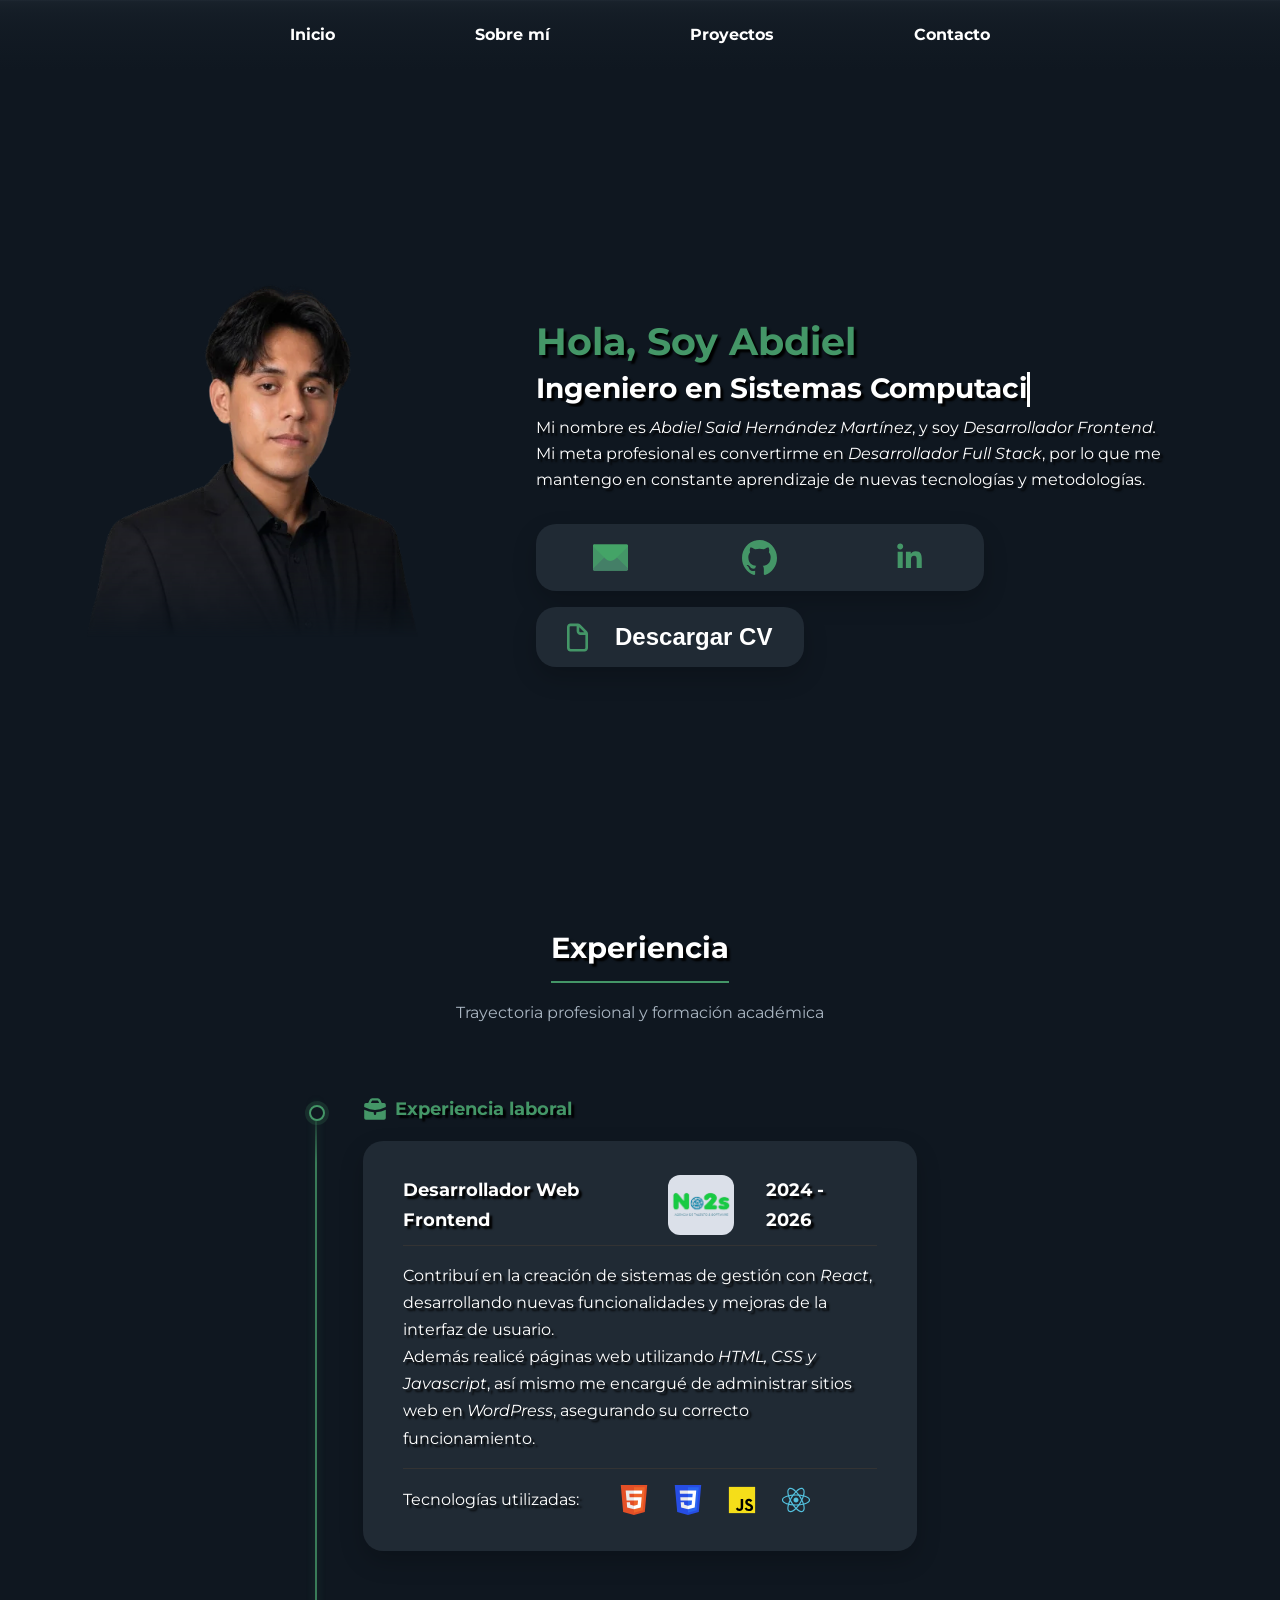
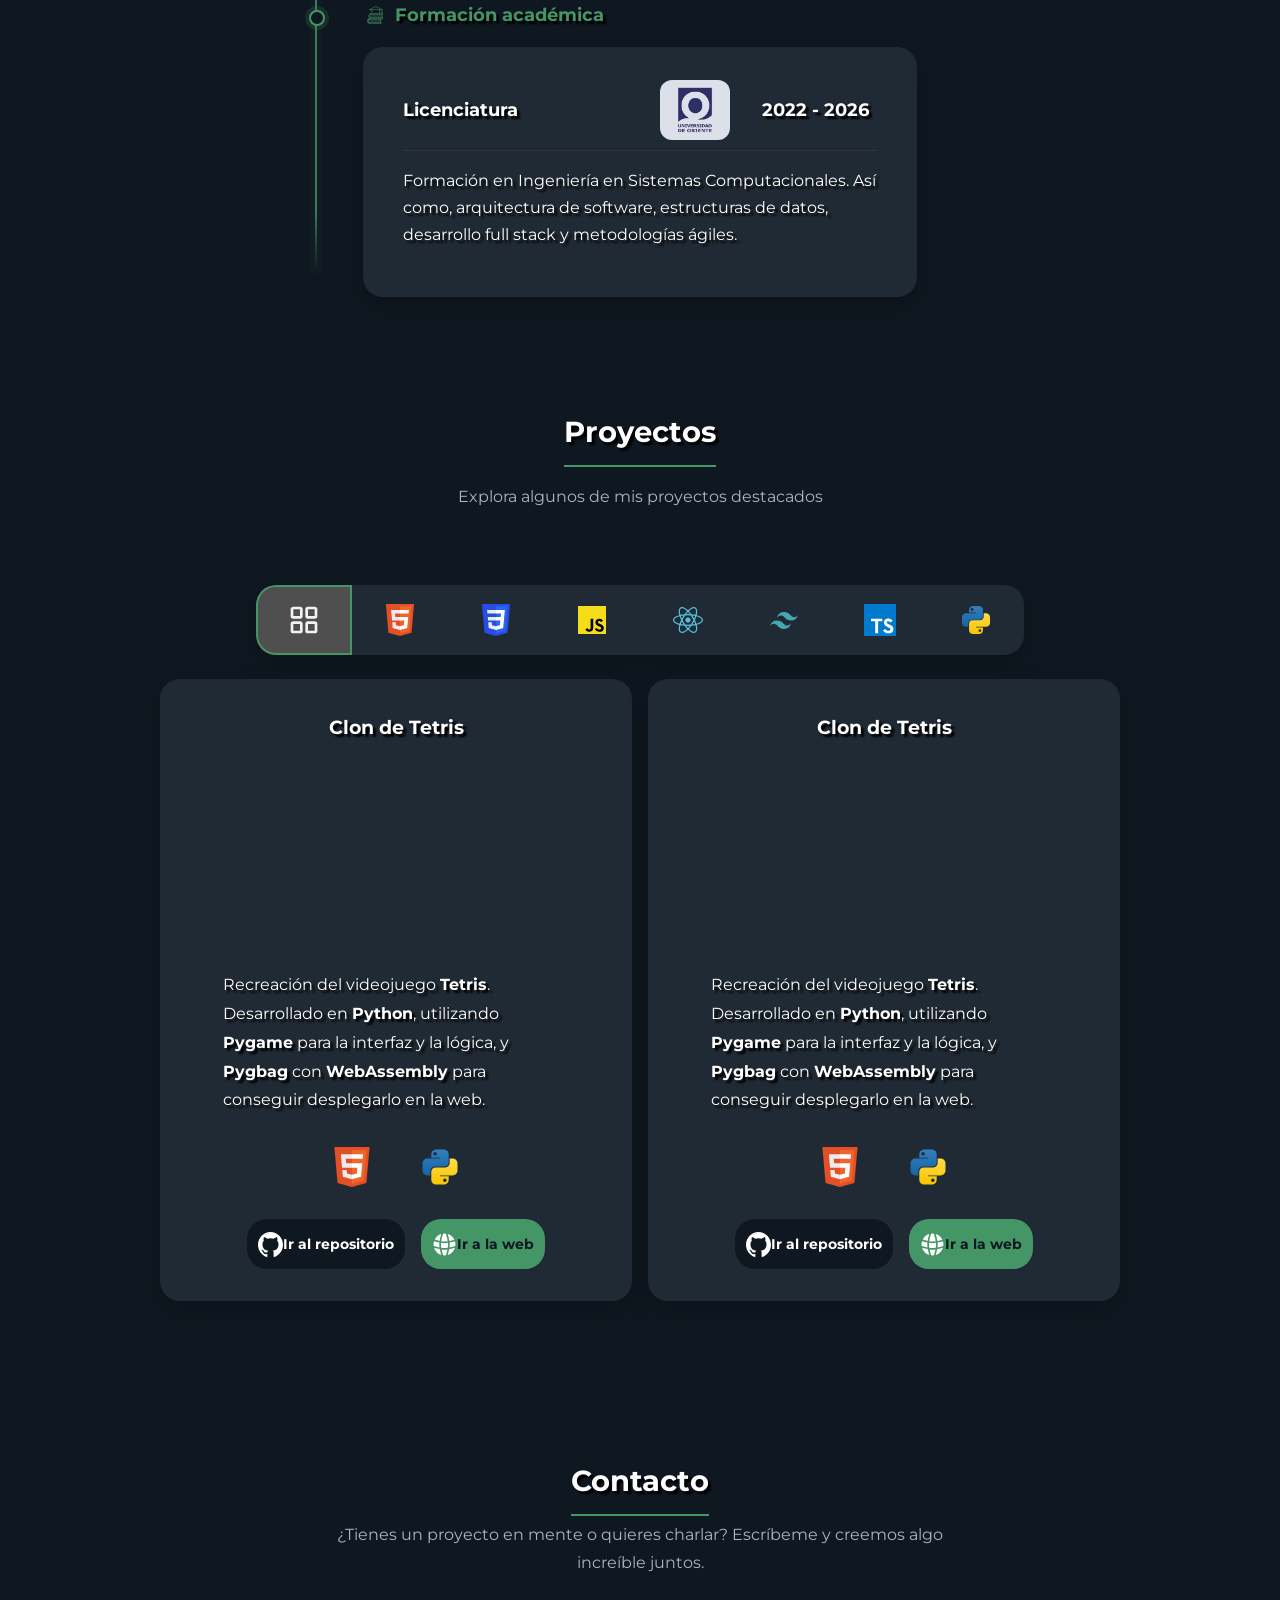
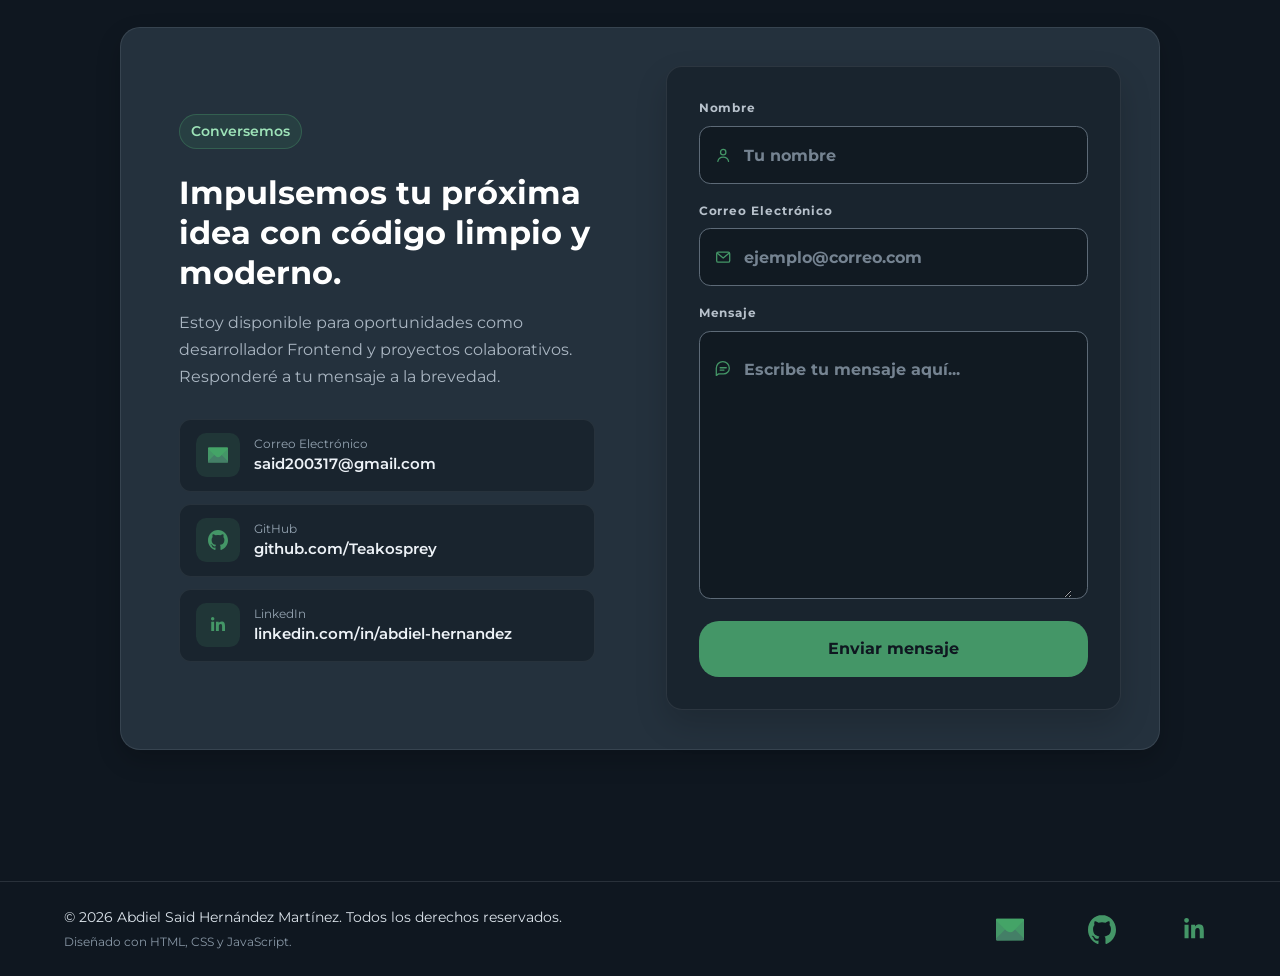
==== commit 91116557: "fix - responsive styles (nav, about, projects)" ====
--- a/index.html
+++ b/index.html
@@ -100,7 +100,6 @@
     <div id="projects-icons-container" role="group" aria-label="Filtrar proyectos por tecnología">
       <button class="projects-icon-link projects-icon-all active" type="button" data-tech="all" aria-label="Mostrar todos los proyectos" aria-pressed="true">
         <img src="assets/icons/all.svg" alt="" aria-hidden="true" loading="lazy" width="35" height="35">
-        <span>All</span>
       </button>
       <button class="projects-icon-link" type="button" data-tech="html" aria-label="Filtrar proyectos por HTML" aria-pressed="false">
         <img src="assets/icons/html.svg" alt="" aria-hidden="true" loading="lazy" width="35" height="35">
@@ -235,6 +234,7 @@
   <script src="assets/js/modals.js"></script>
   <script src="assets/js/indicators.js"></script>
   <script src="assets/js/typing.js"></script>
+  <script src="assets/js/scroll-reveal.js"></script>
   <script>
     document.addEventListener('DOMContentLoaded', () => {
       if (typeof window.loadProjects === 'function') {
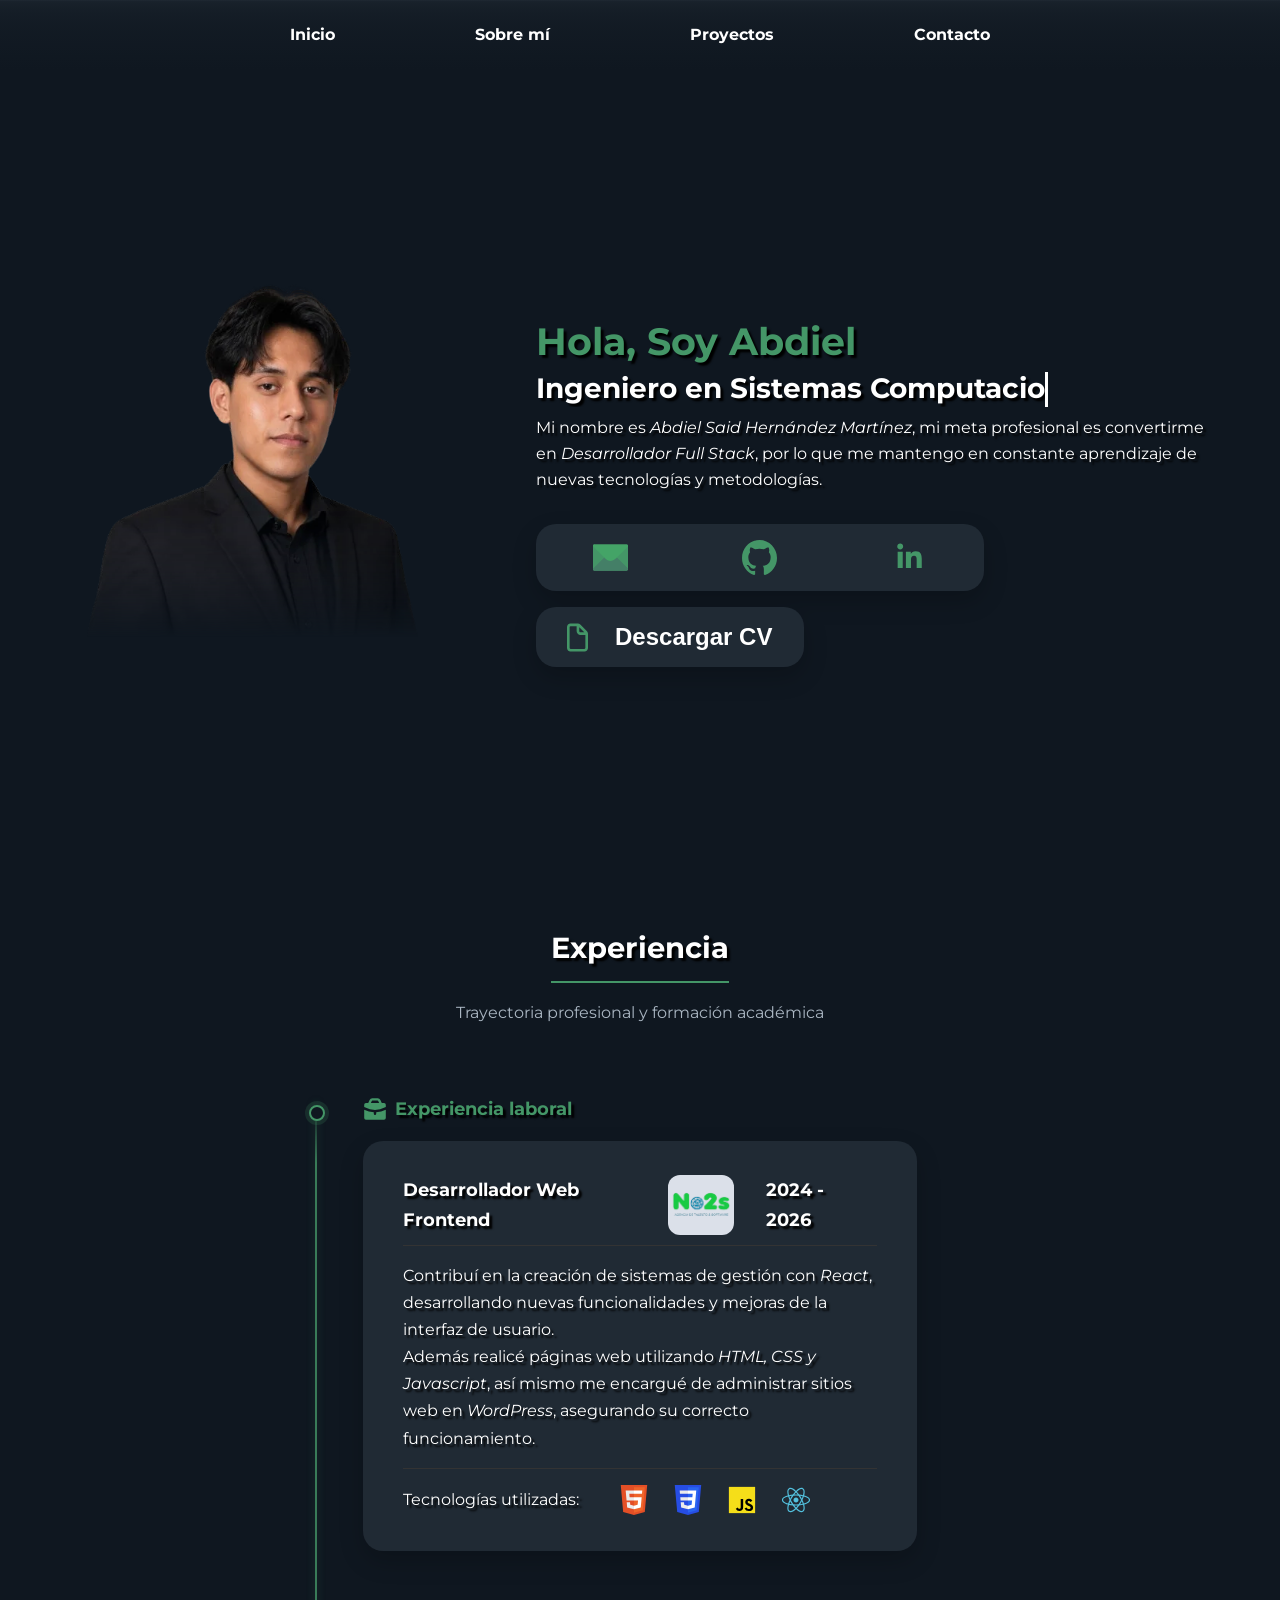
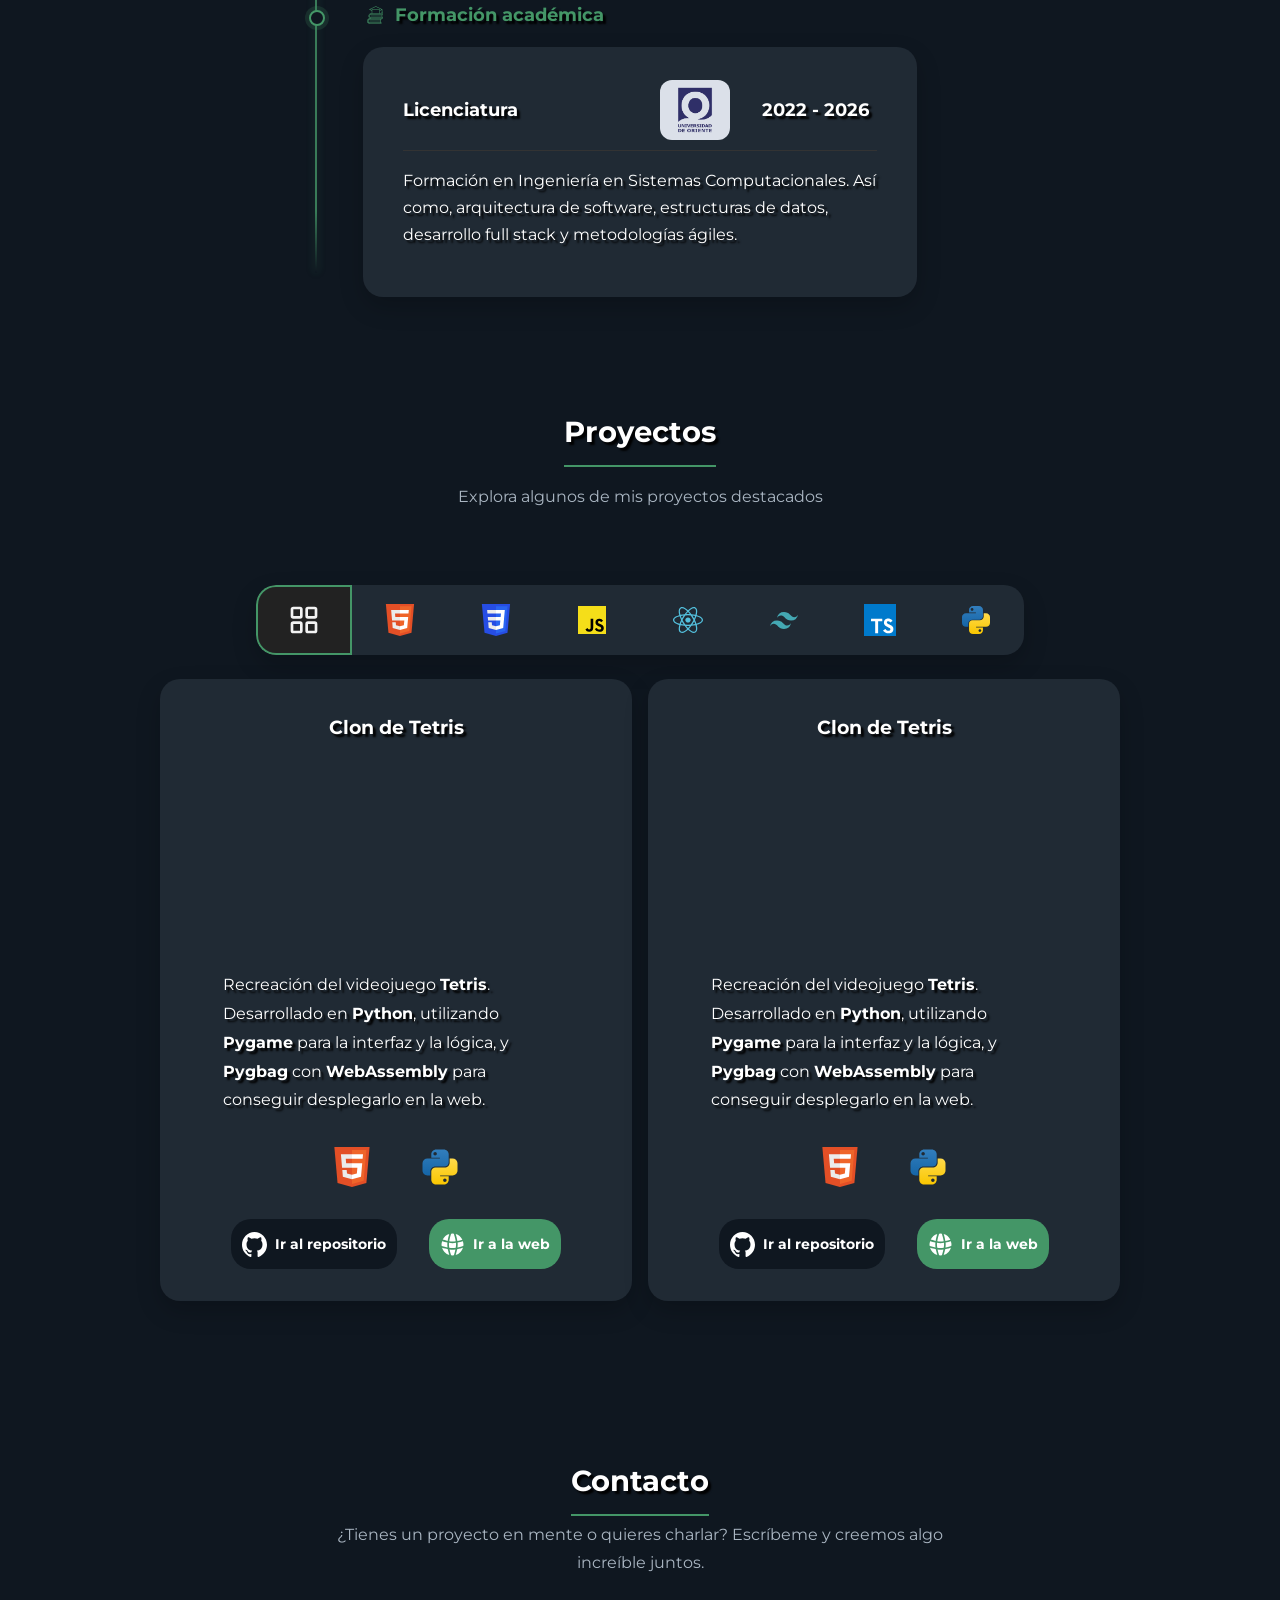
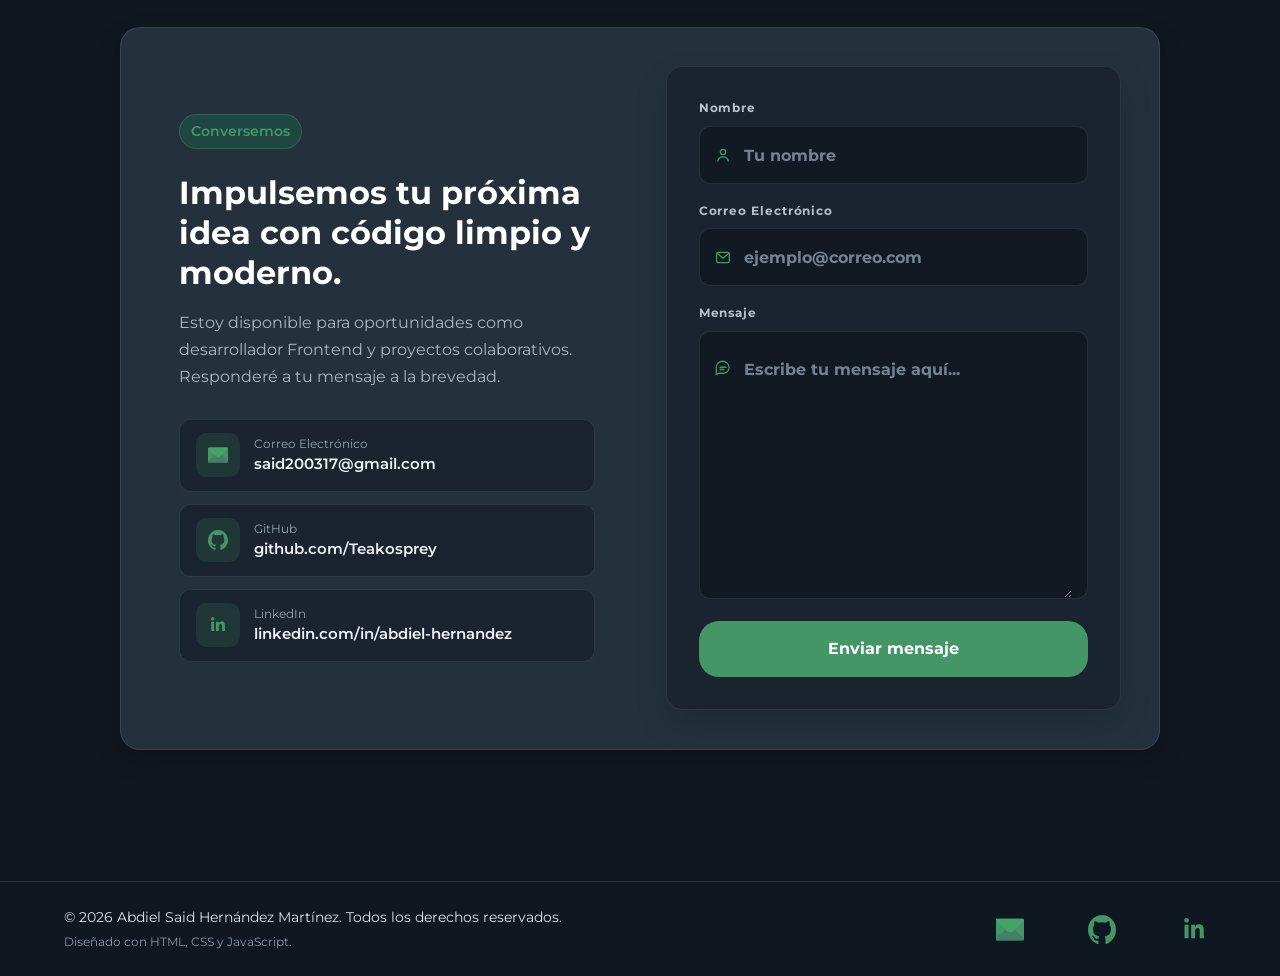
==== commit c11e8cc3: "fix - svg's" ====
--- a/index.html
+++ b/index.html
@@ -33,8 +33,7 @@
       <h1 id="hero-title">Hola, Soy Abdiel</h1>
       <h2 aria-live="off">Ingeniero en Sistemas Computacionales</h2>
       <p id="hero-aboutme">
-        Mi nombre es <i>Abdiel Said Hernández Martínez</i>, y soy <i>Desarrollador Frontend.</i><br>
-        Mi meta profesional es convertirme en <i>Desarrollador Full Stack</i>, por lo que me mantengo en 
+        Mi nombre es <i>Abdiel Said Hernández Martínez</i>, mi meta profesional es convertirme en <i>Desarrollador Full Stack</i>, por lo que me mantengo en 
         constante aprendizaje de nuevas tecnologías y metodologías.
       </p>
       <div id="hero-icons-container">
@@ -153,21 +152,21 @@
         <label class="contact-field" for="name">
           <span>Nombre</span>
           <span class="contact-input-wrap">
-            <svg viewBox="0 0 24 24" aria-hidden="true"><circle cx="12" cy="8" r="3.5"></circle><path d="M5 20c.7-3.5 3.2-5.5 7-5.5s6.3 2 7 5.5"></path></svg>
+            <img src="assets/icons/name.svg" alt="" aria-hidden="true">
             <input class="form-control" type="text" id="name" name="name" placeholder="Tu nombre" required aria-required="true">
           </span>
         </label>
         <label class="contact-field" for="email">
           <span>Correo Electrónico</span>
           <span class="contact-input-wrap">
-            <svg viewBox="0 0 24 24" aria-hidden="true"><rect x="3.5" y="5.5" width="17" height="13" rx="2"></rect><path d="m4.5 7 7.5 6 7.5-6"></path></svg>
+            <img src="assets/icons/email_form.svg" alt="" aria-hidden="true">
             <input class="form-control" type="email" id="email" name="email" placeholder="ejemplo@correo.com" required aria-required="true">
           </span>
         </label>
         <label class="contact-field" for="message">
           <span>Mensaje</span>
           <span class="contact-input-wrap contact-message-wrap">
-            <svg viewBox="0 0 24 24" aria-hidden="true"><path d="M20 11.5a7.5 7.5 0 0 1-7.5 7.5H6l-3 2v-9.5a7.5 7.5 0 1 1 17 0Z"></path><path d="M8 11h8M8 14h5"></path></svg>
+            <img src="assets/icons/message.svg" alt="" aria-hidden="true">
             <textarea class="form-control" id="message" name="message" placeholder="Escribe tu mensaje aquí..." required aria-required="true"></textarea>
           </span>
         </label>
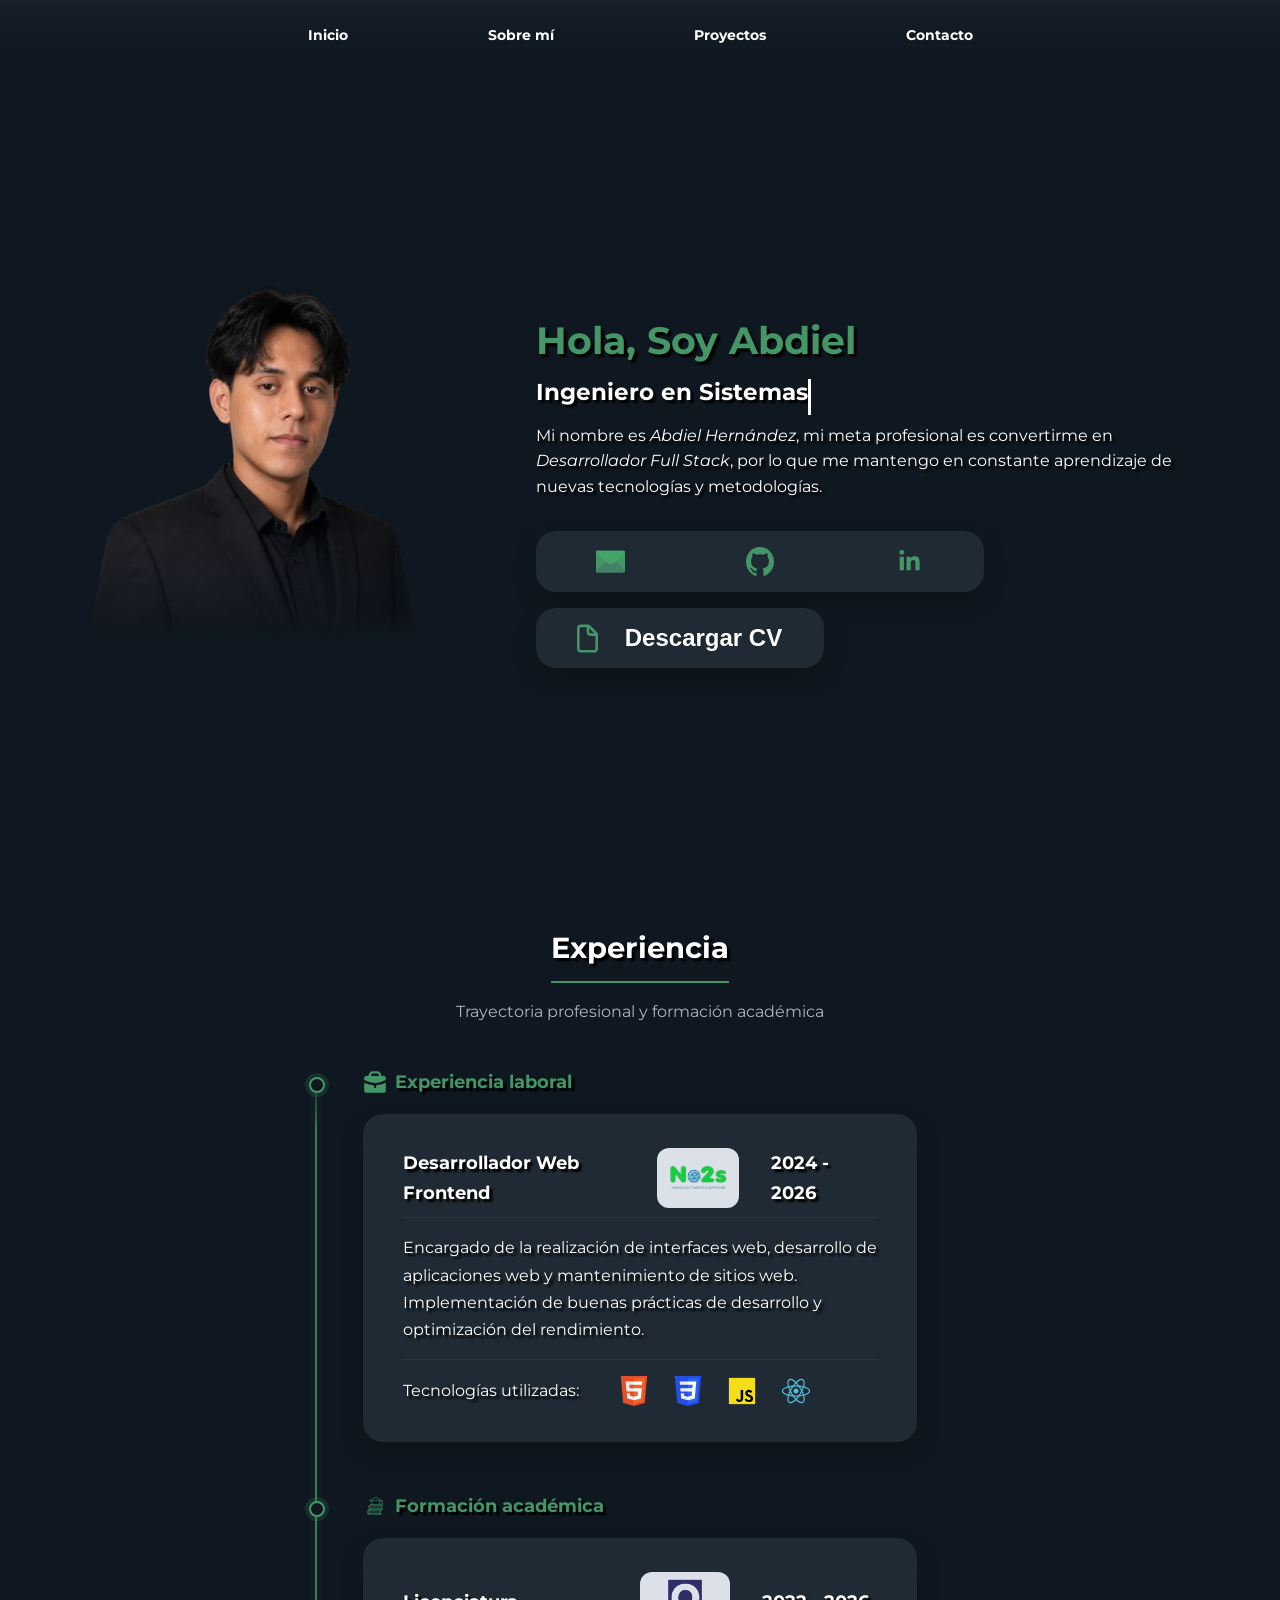
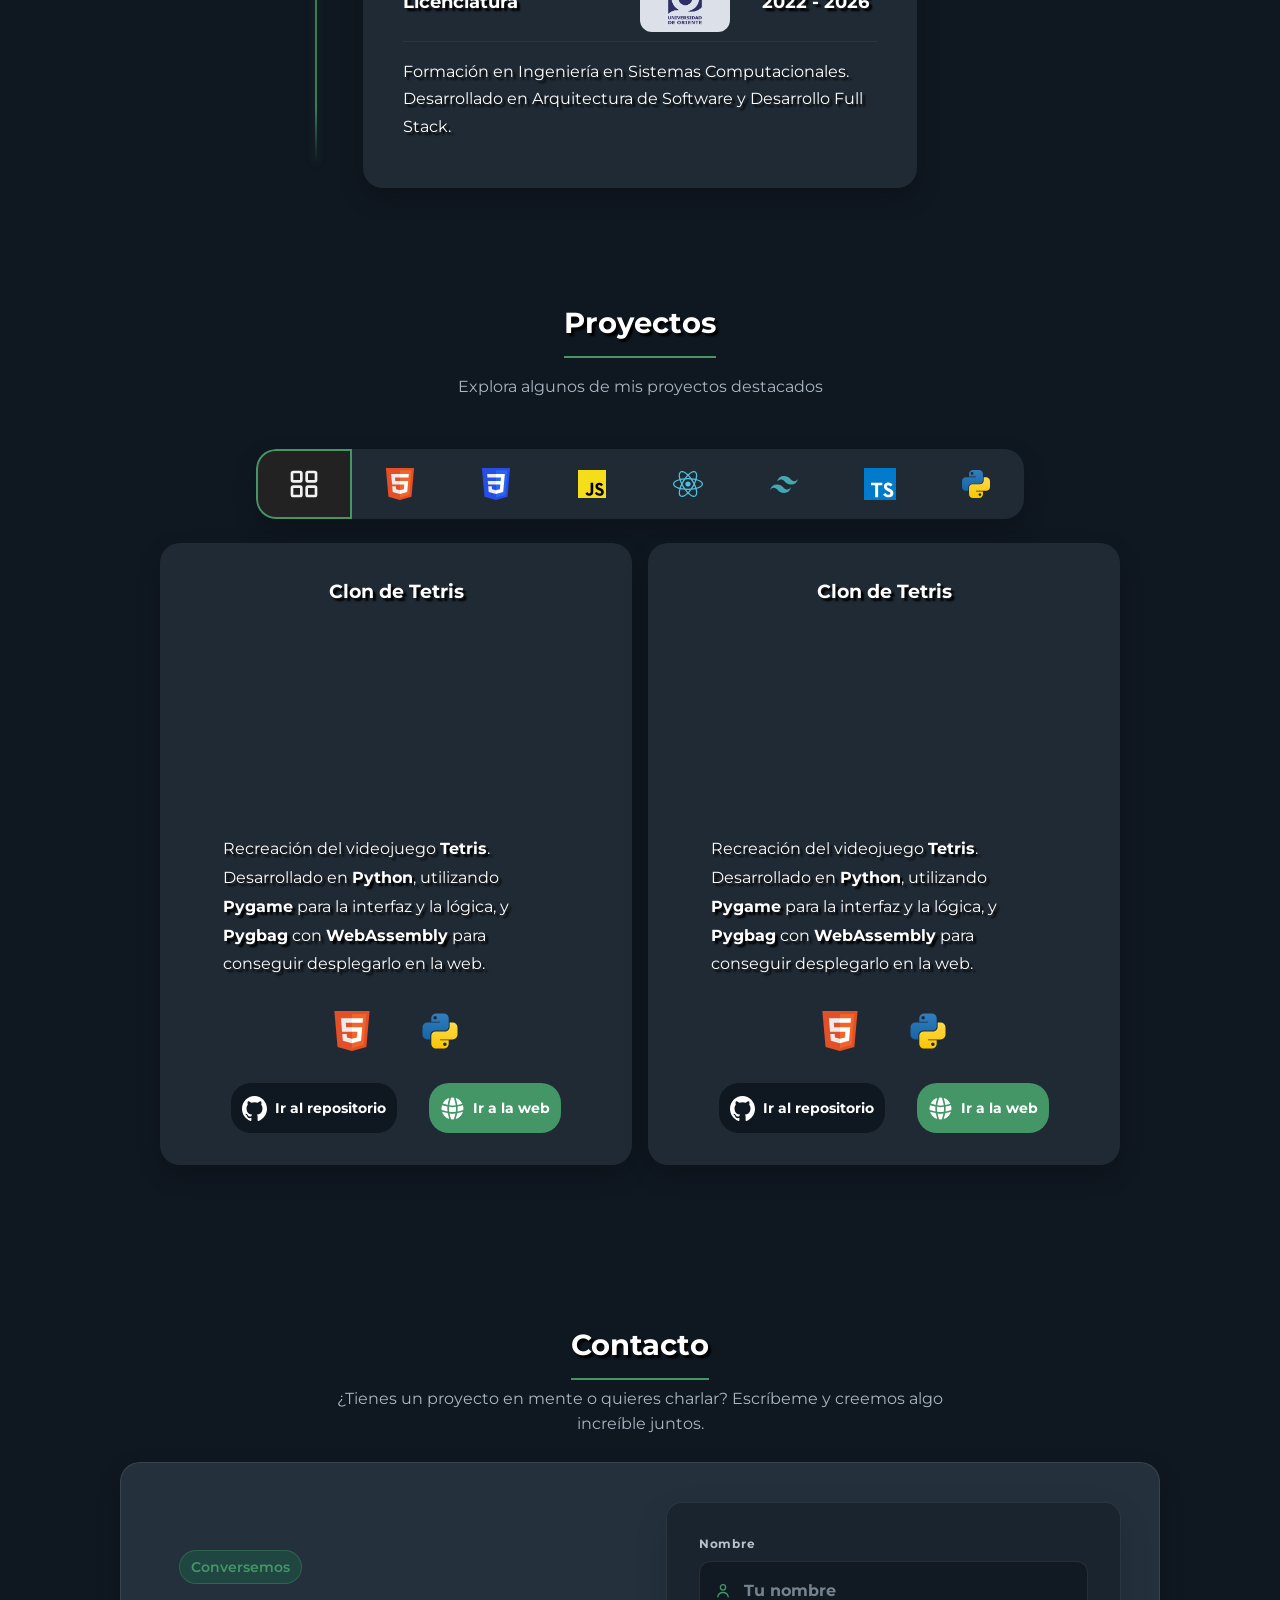
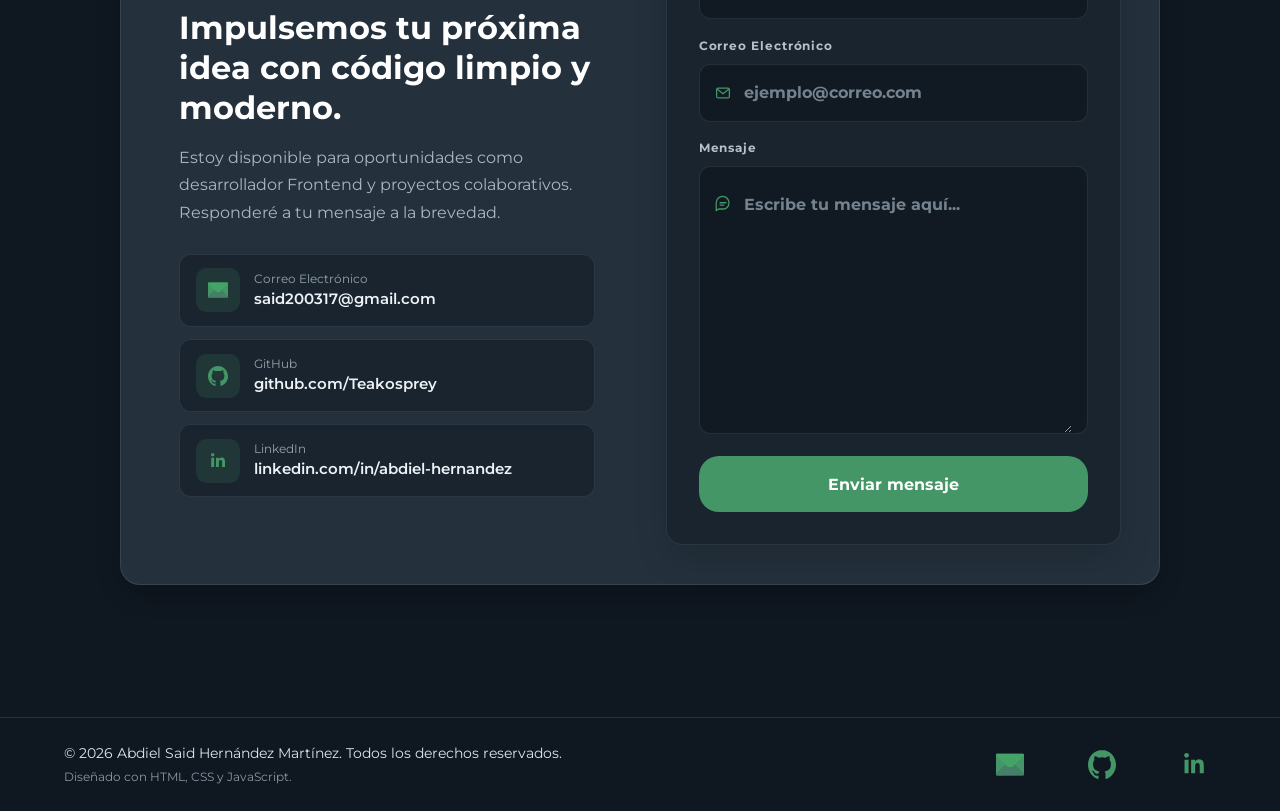
==== commit d3ab290d: "fix - about responsive styles" ====
--- a/index.html
+++ b/index.html
@@ -33,7 +33,7 @@
       <h1 id="hero-title">Hola, Soy Abdiel</h1>
       <h2 aria-live="off">Ingeniero en Sistemas Computacionales</h2>
       <p id="hero-aboutme">
-        Mi nombre es <i>Abdiel Said Hernández Martínez</i>, mi meta profesional es convertirme en <i>Desarrollador Full Stack</i>, por lo que me mantengo en 
+        Mi nombre es <i>Abdiel Hernández</i>, mi meta profesional es convertirme en <i>Desarrollador Full Stack</i>, por lo que me mantengo en 
         constante aprendizaje de nuevas tecnologías y metodologías.
       </p>
       <div id="hero-icons-container">
@@ -67,9 +67,7 @@
             <span class ="about-timelapse">2024 - 2026</span>
           </div>
         </div>
-        <p class="about-description">Contribuí en la creación de sistemas de gestión con <i>React</i>, desarrollando nuevas 
-        funcionalidades y mejoras de la interfaz de usuario. <br>Además realicé páginas web utilizando <i>HTML, CSS y Javascript</i>, así mismo me encargué de administrar sitios web en <i>WordPress</i>, 
-        asegurando su correcto funcionamiento.
+        <p class="about-description">Encargado de la realización de interfaces web, desarrollo de aplicaciones web y mantenimiento de sitios web. Implementación de buenas prácticas de desarrollo y optimización del rendimiento.
         </p>
         <div class="about-icons">
           <p class="about-icons-title">Tecnologías utilizadas:</p>
@@ -88,7 +86,7 @@
             <span class ="about-timelapse">2022 - 2026</span>
           </div>
         </div>
-        <p class="about-description">Formación en Ingeniería en Sistemas Computacionales. Así como, arquitectura de software, estructuras de datos, desarrollo full stack y metodologías ágiles.</p>
+        <p class="about-description">Formación en Ingeniería en Sistemas Computacionales. Desarrollado en Arquitectura de Software y Desarrollo Full Stack.</p>
       </div>
     </div>
   </section>
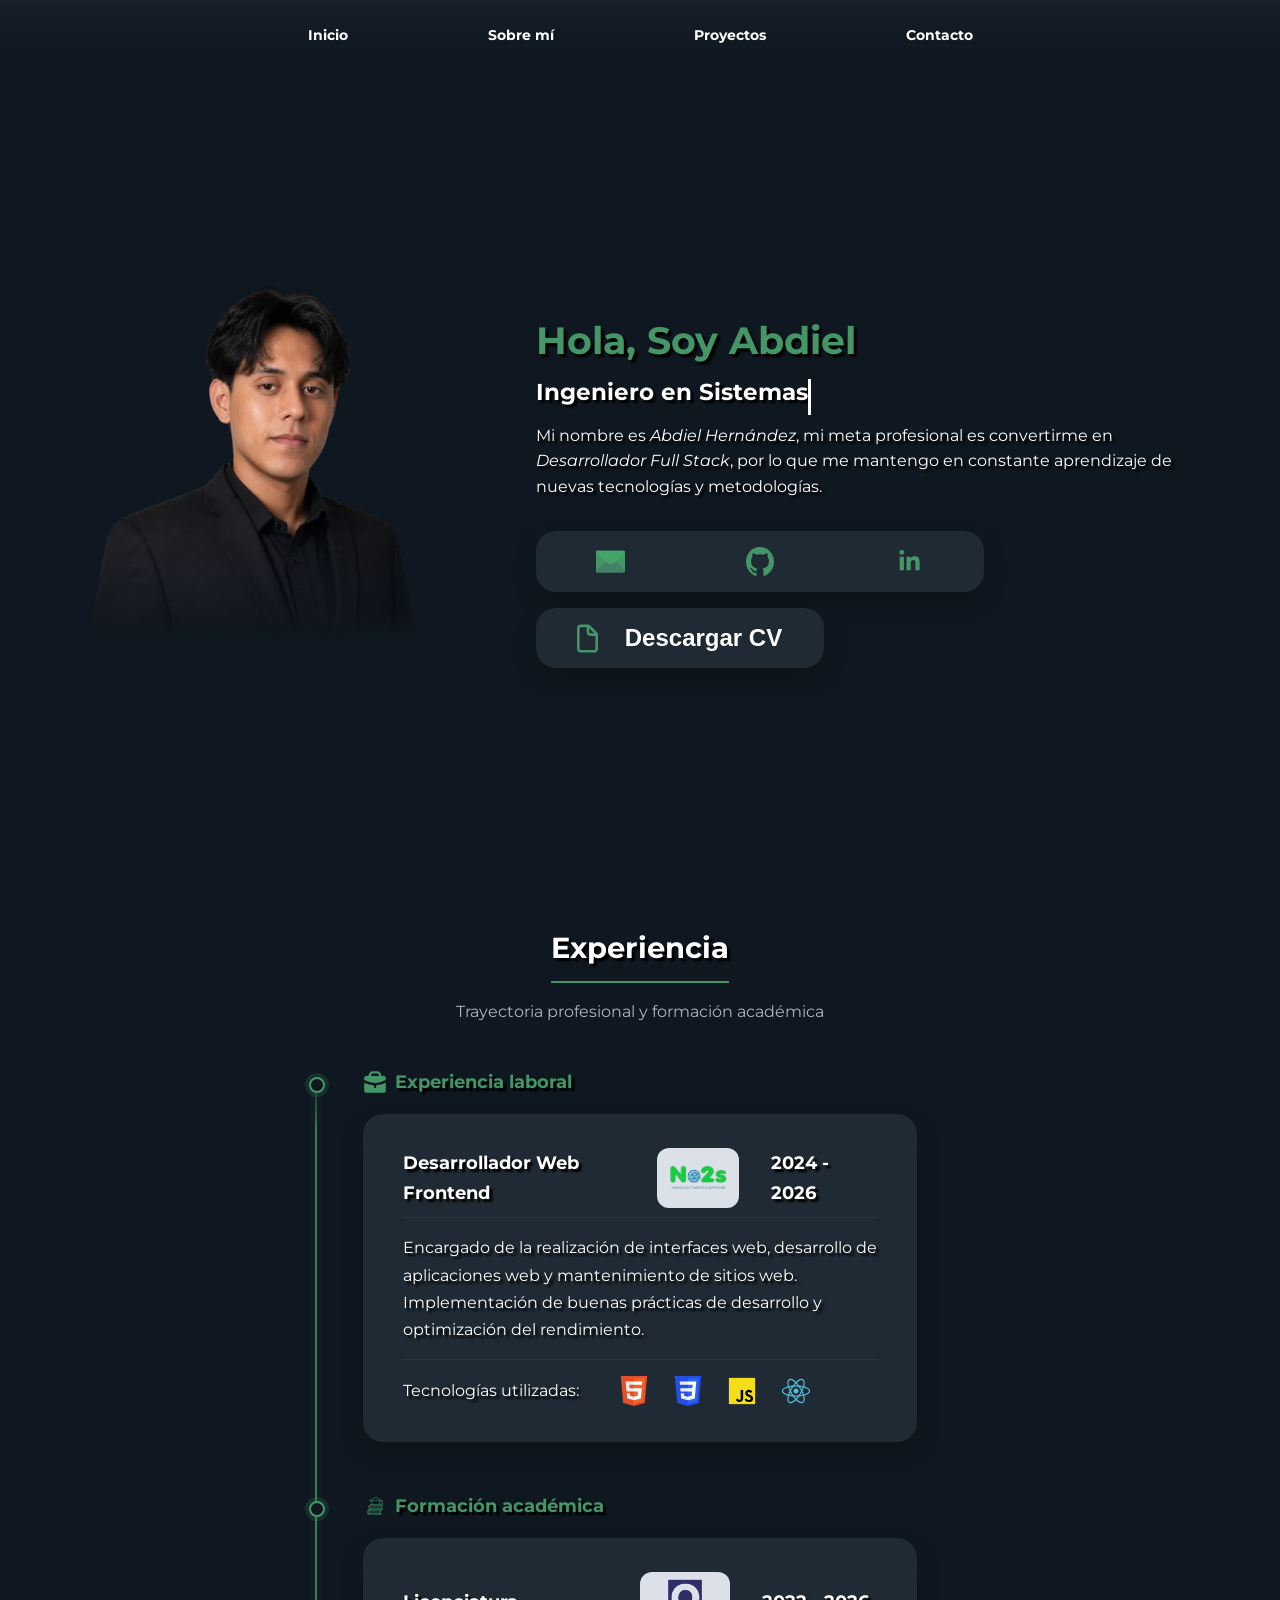
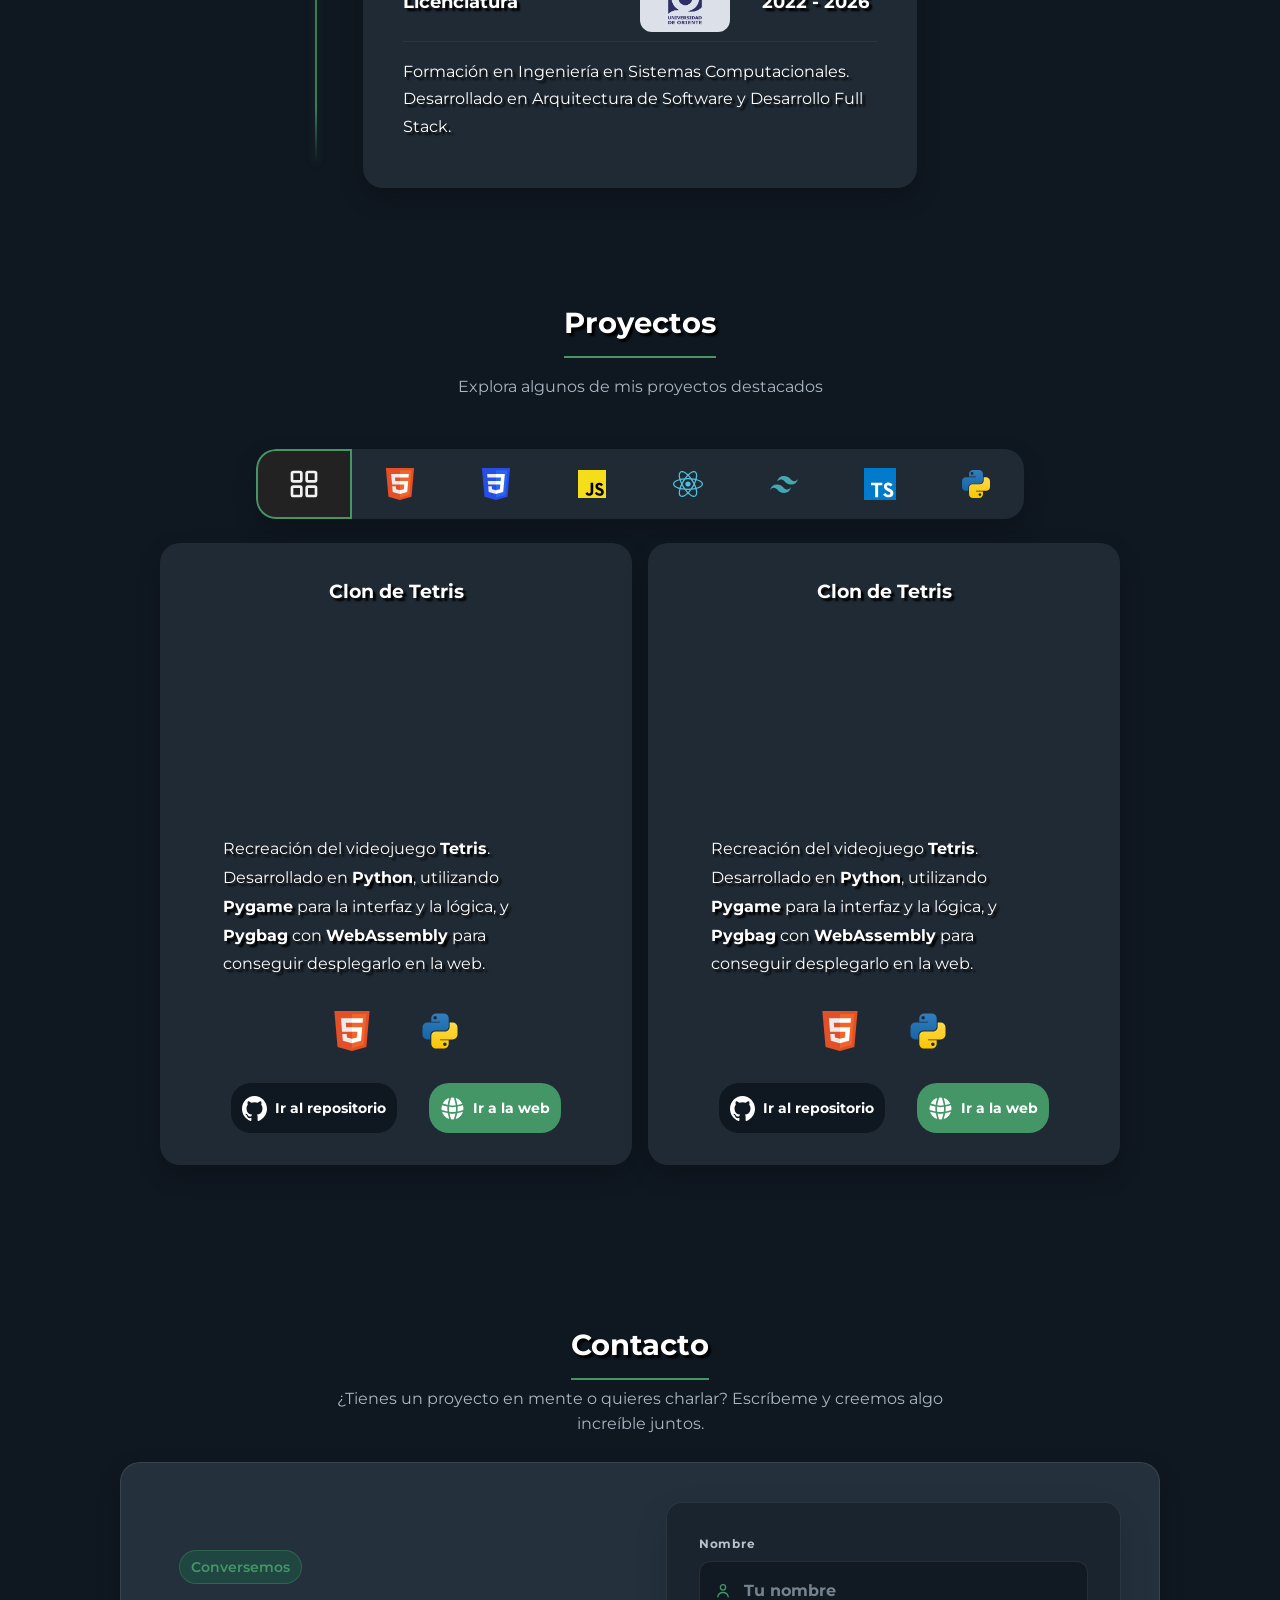
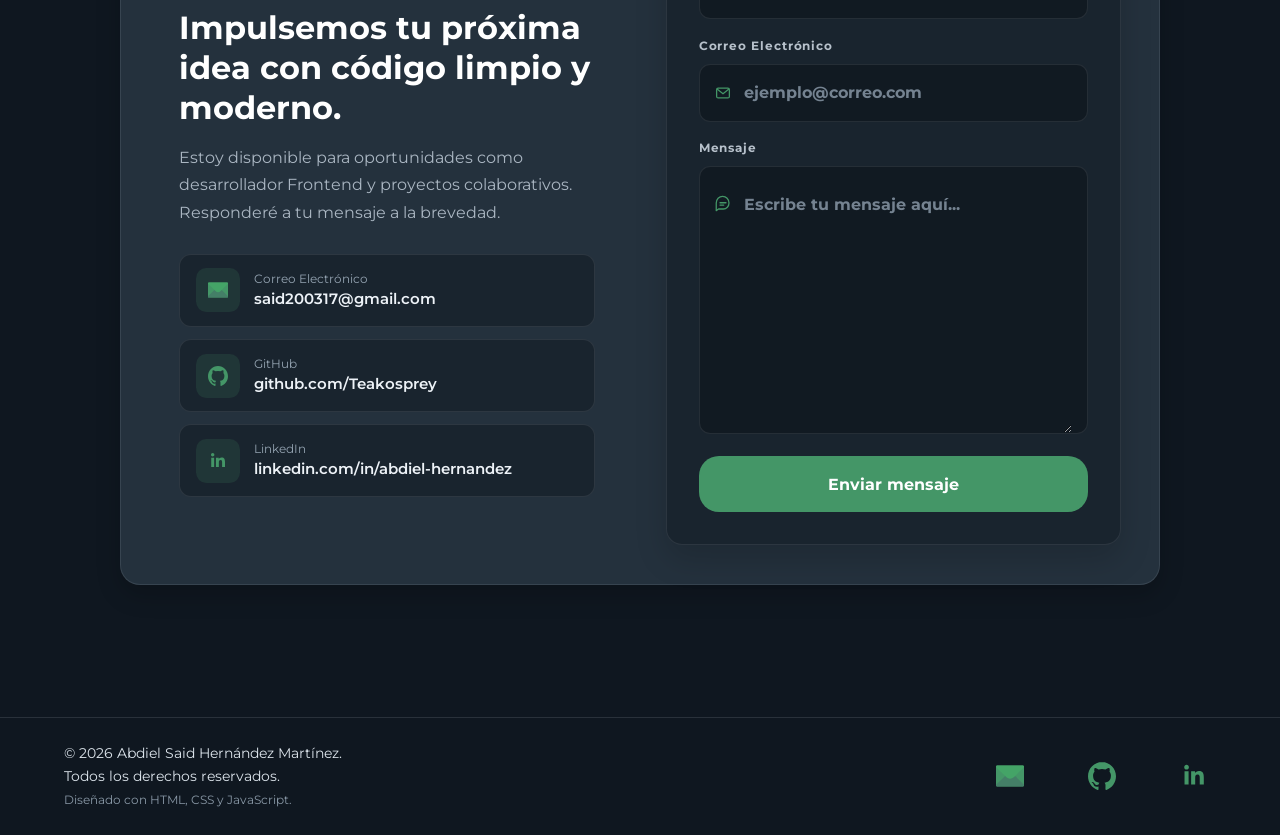
==== commit b9b6728e: "fix - footer responsive styles" ====
--- a/index.html
+++ b/index.html
@@ -216,7 +216,7 @@
 
   <footer>
     <div class="footer-copy">
-      <p>© 2026 Abdiel Said Hernández Martínez. Todos los derechos reservados.</p>
+      <p>© 2026 Abdiel Said Hernández Martínez. <br>Todos los derechos reservados.</p>
       <span>Diseñado con HTML, CSS y JavaScript.</span>
     </div>
     <nav class="footer-social" aria-label="Redes de contacto">
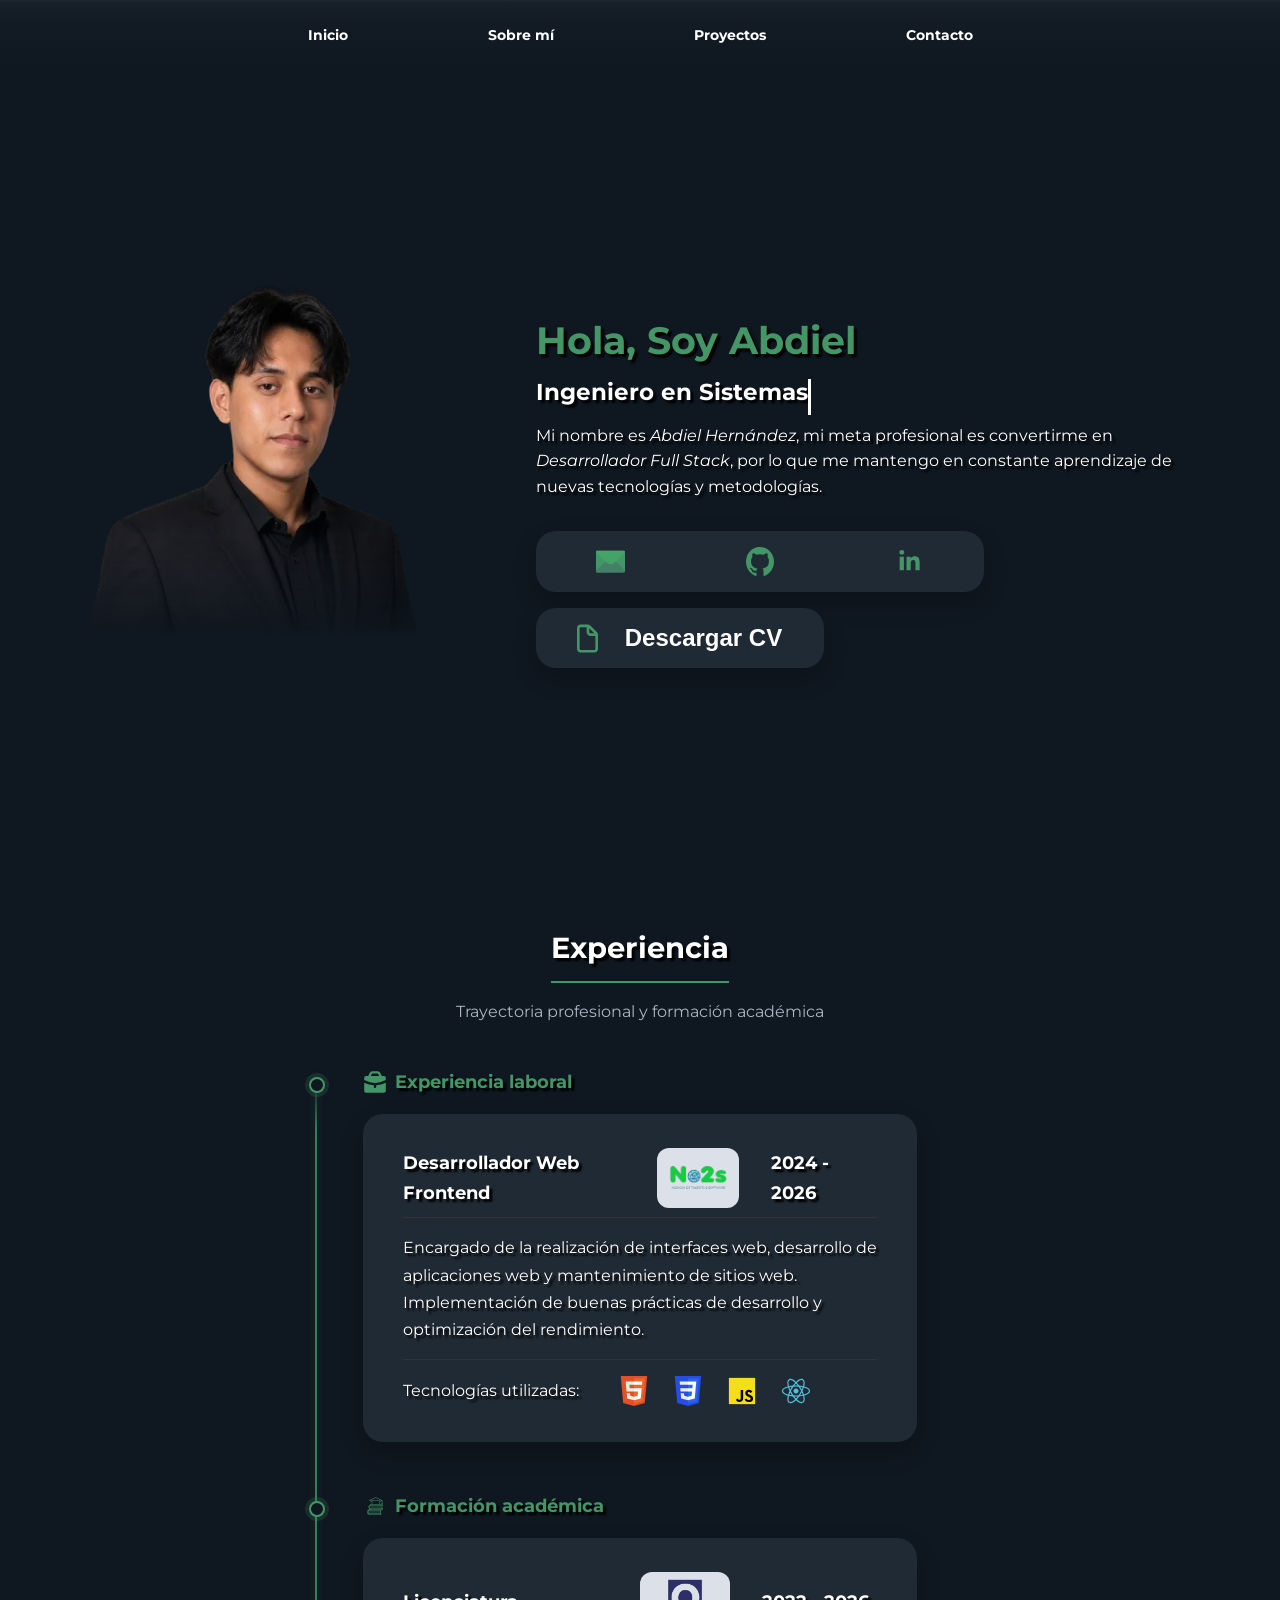
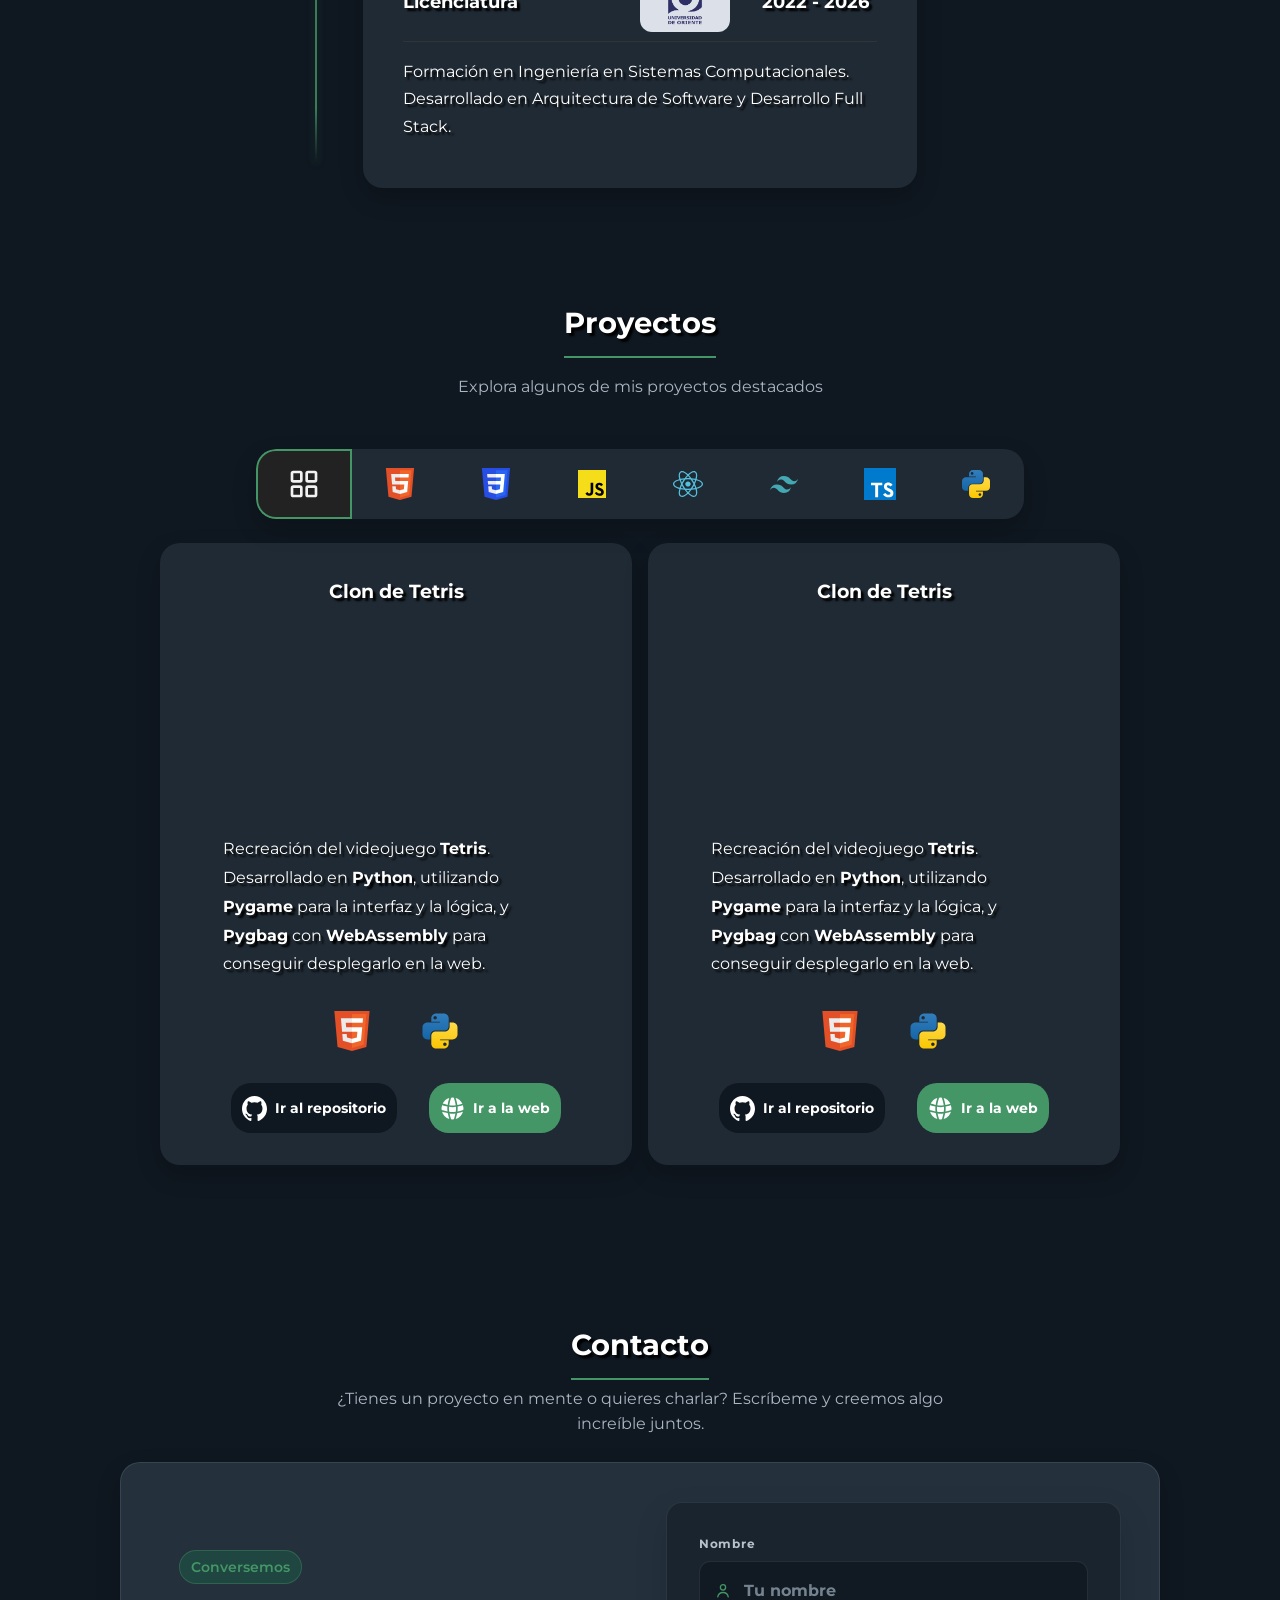
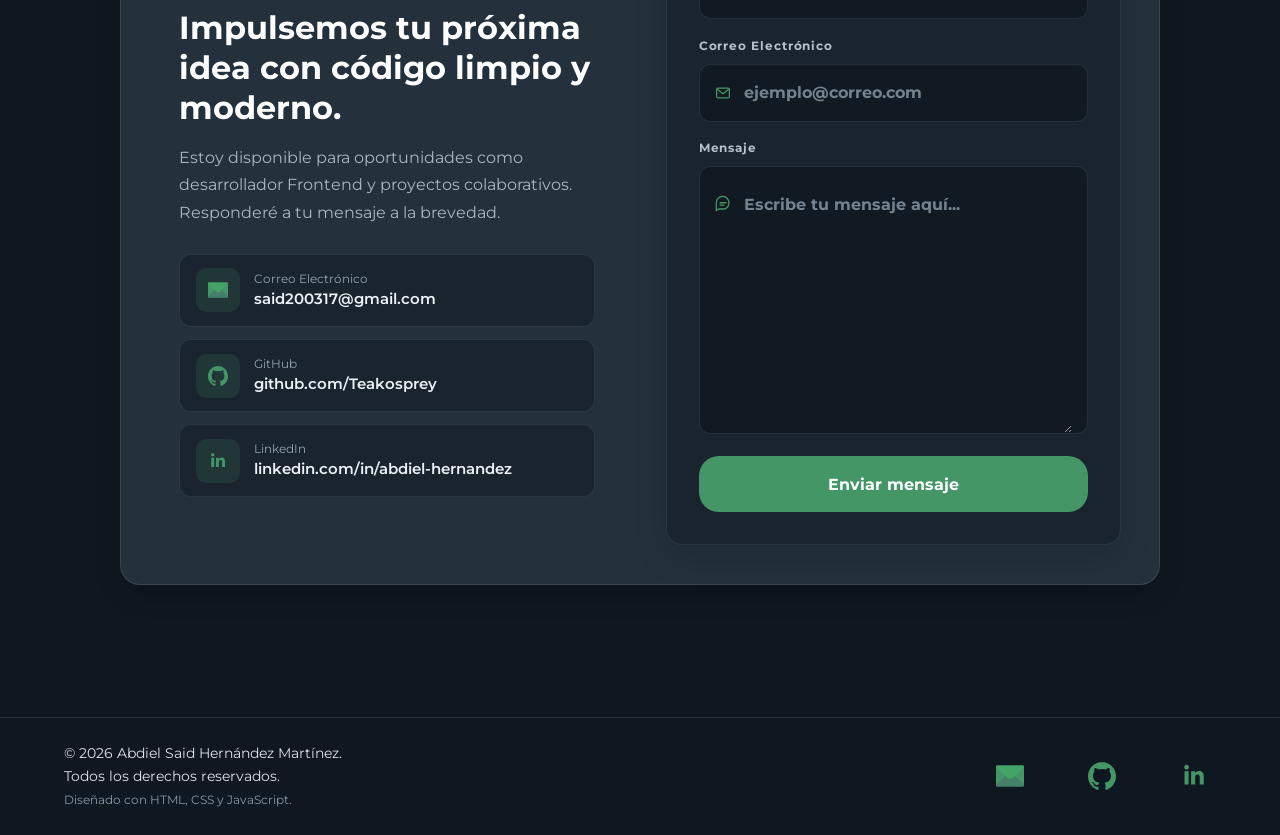
==== commit 9fd98379: "change - scroll animation" ====
--- a/index.html
+++ b/index.html
@@ -231,7 +231,6 @@
   <script src="assets/js/modals.js"></script>
   <script src="assets/js/indicators.js"></script>
   <script src="assets/js/typing.js"></script>
-  <script src="assets/js/scroll-reveal.js"></script>
   <script>
     document.addEventListener('DOMContentLoaded', () => {
       if (typeof window.loadProjects === 'function') {
